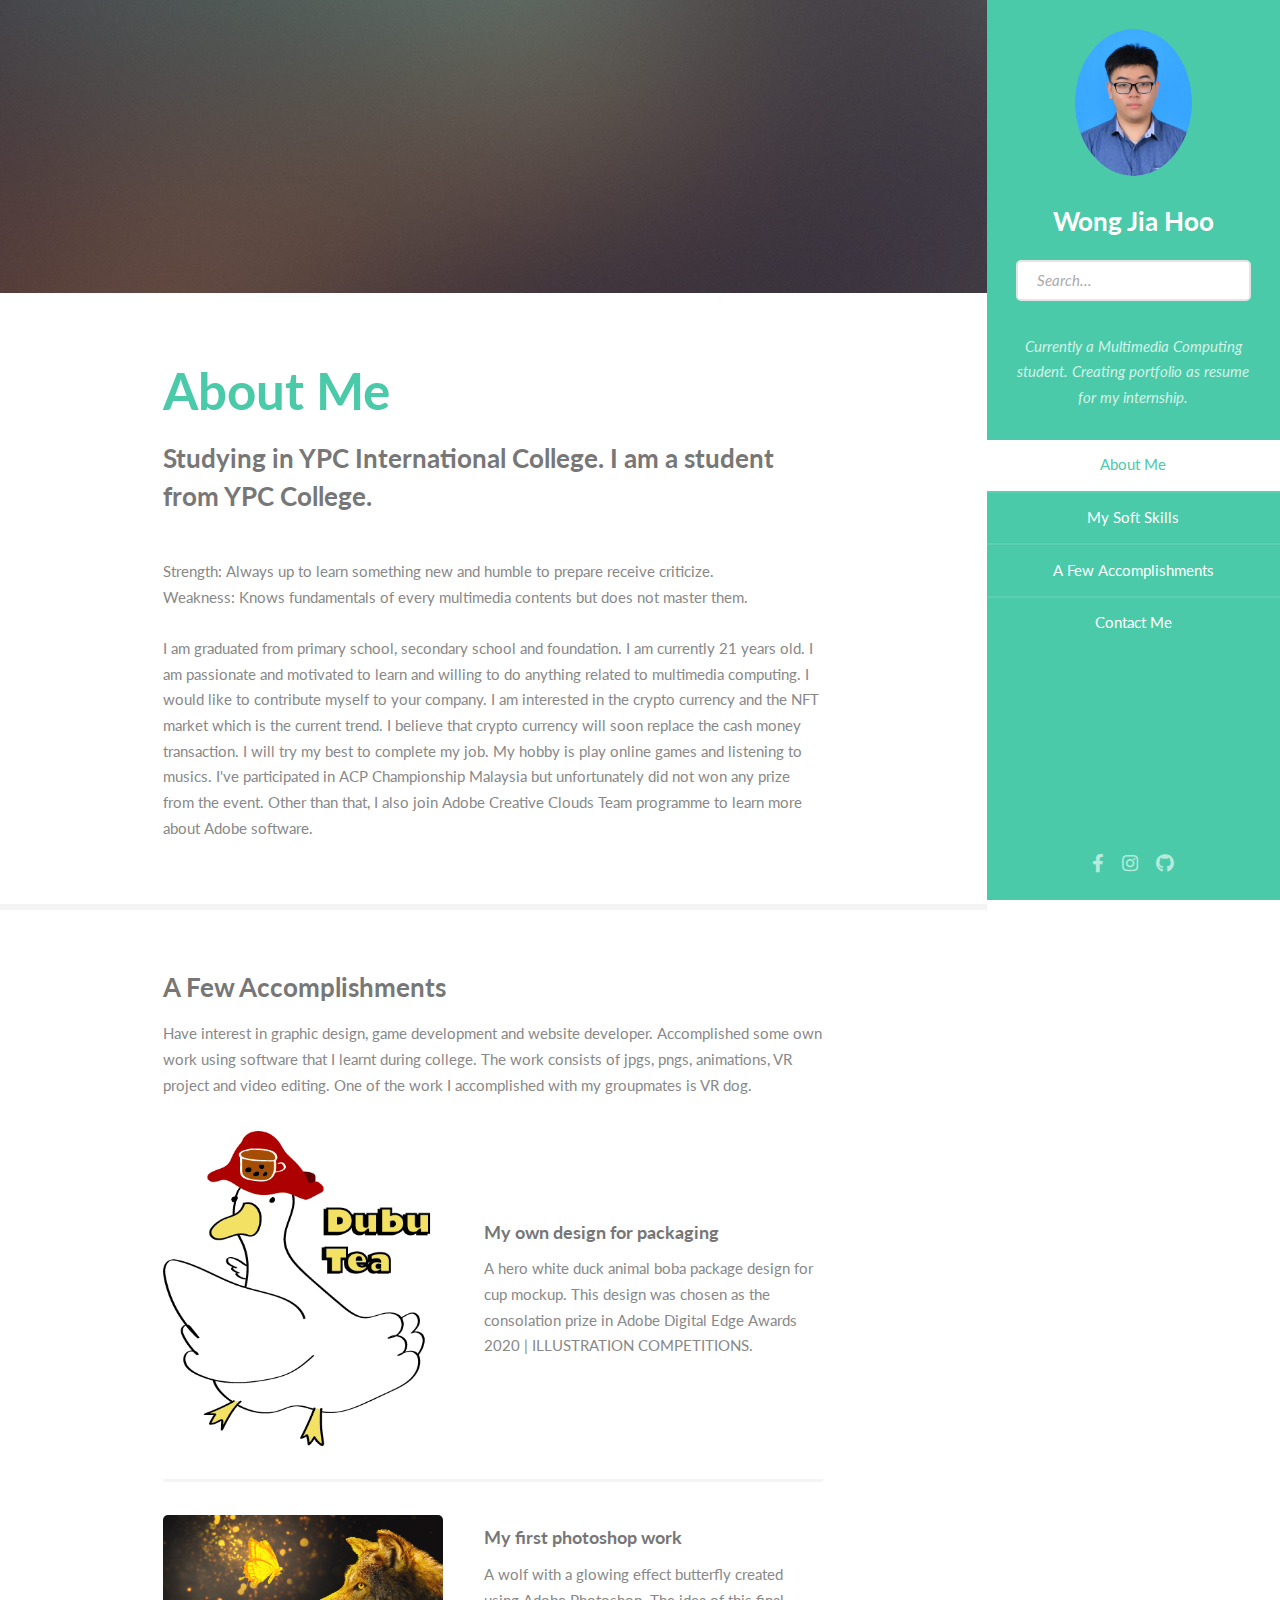
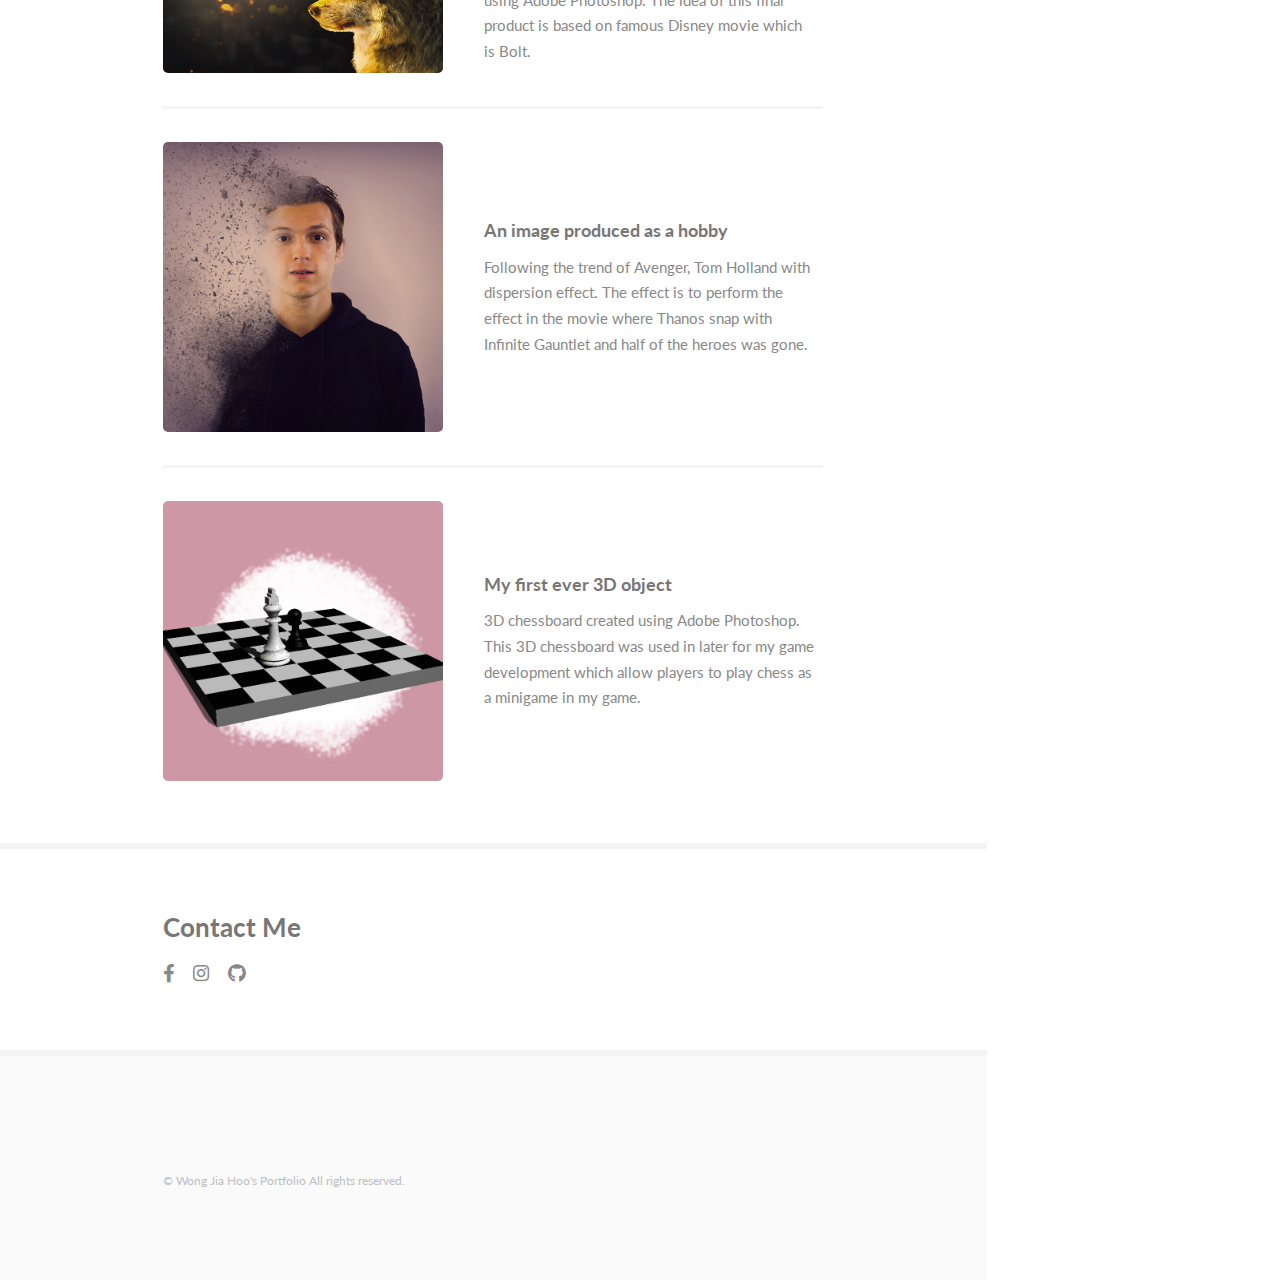
==== index.html @ 80b1505e "Update index.html" ====
<!DOCTYPE HTML>
<html>
	<head>
		<title>Wong Jia Hoo's Profile</title>
		<meta charset="utf-8" />
		<meta name="viewport" content="width=device-width, initial-scale=1, user-scalable=no" />
		<link rel="stylesheet" href="assets/css/main.css" />
		
		<!-- Global site tag (gtag.js) - Google Analytics -->
		<script async src="https://www.googletagmanager.com/gtag/js?id=UA-218105378-1"></script>
		<script>
		  window.dataLayer = window.dataLayer || [];
		  function gtag(){dataLayer.push(arguments);}
		  gtag('js', new Date());

		  gtag('config', 'UA-218105378-1');
		</script>	
		
	</head>
	<body class="is-preload">

		<!-- Header -->
			<section id="header">
				<header>
					<span class="image avatar"><img src="images/ProfPic.JPG" alt="Wong Jia Hoo's Profile Picture" /></span>
					<h1 id="logo"><a href="#one">Wong Jia Hoo</a></h1>
					<br />
					<form action="#"><input type="text" placeholder=" Search..." name="search"></form>
					<p>Currently a Multimedia Computing student.
					Creating portfolio as resume for my internship.</p>
				</header>
				<nav id="nav">
					<ul>
						<li><a href="#one" class="active">About Me</a></li>
						<li><a href="page2.html">My Soft Skills</a></li>
						<li><a href="#three">A Few Accomplishments</a></li>
						<li><a href="#four">Contact Me</a></li>
					</ul>
				</nav>
				<footer>
					<ul class="icons">
						<li><a href="https://www.facebook.com/wong.hoo.3/" class="icon brands fa-facebook-f"><span class="label">Facebook</span></a></li>
						<li><a href="https://www.instagram.com/hoohoo0721/" class="icon brands fa-instagram"><span class="label">Instagram</span></a></li>
						<li><a href="https://github.com/jiahoo0721" class="icon brands fa-github"><span class="label">Github</span></a></li>
					</ul>
				</footer>
			</section>

		<!-- Wrapper -->
			<div id="wrapper">

				<!-- Main -->
					<div id="main">

						<!-- One -->
							<section id="one">
								<div class="image main" data-position="center">
									<img src="images/banner.jpg" alt="Banner Picture" />
								</div>
								<div class="container">
									<header class="major">
										<h2>About Me</h2>
										<p>Studying in YPC International College. I am a student from YPC College. <br />
										</p>
									</header>
									<p>Strength: Always up to learn something new and humble to prepare receive criticize.<br />
									Weakness: Knows fundamentals of every multimedia contents but does not master them. <br /> <br />
									I am graduated from primary school, secondary school and foundation. I am currently 21 years old. I am passionate and motivated to learn and 
									willing to do anything related to multimedia computing. I would like to contribute myself to your company. I am interested in the crypto currency
									and the NFT market which is the current trend. I believe that crypto currency will soon replace the cash money transaction.
									I will try my best to complete my job. My hobby is play online games and listening to musics. I've participated in ACP Championship Malaysia 
									but unfortunately did not won any prize from the event. Other than that, I also join Adobe Creative Clouds Team programme to learn more about
									Adobe software.</p>
								</div>
							</section>

						<!-- Three -->
							<section id="three">
								<div class="container">
									<h3>A Few Accomplishments</h3>
									<p>Have interest in graphic design, game development and website developer. Accomplished some own work using software that I learnt during college. 
									The work consists of jpgs, pngs, animations, VR project and video editing. One of the work I accomplished with my groupmates is VR dog.  </p>
									<div class="features">
										<article>
											<a href="#" class="image"><img src="images/Dubu Tea.png" alt="Dubu Tea" /></a>
											<div class="inner">
												<h4>My own design for packaging</h4>
												<p>A hero white duck animal boba package design for cup mockup. This design was chosen as the consolation prize in Adobe Digital Edge Awards 2020 | ILLUSTRATION COMPETITIONS.</p>
											</div>
										</article>
										<article>
											<a href="#" class="image"><img src="images/work1.jpg" alt="Wolf and butterfly with glowing effect" /></a>
											<div class="inner">
												<h4>My first photoshop work</h4>
												<p>A wolf with a glowing effect butterfly created using Adobe Photoshop. The idea of this final product is based on famous Disney movie which is Bolt.</p>
											</div>
										</article>
										<article>
											<a href="#" class="image"><img src="images/Work 5.jpg" alt="Tom Holland with dispersion effect" /></a>
											<div class="inner">
												<h4>An image produced as a hobby</h4>
												<p>Following the trend of Avenger, Tom Holland with dispersion effect. The effect is to perform the effect in the movie where Thanos snap with Infinite Gauntlet and half of the heroes was gone.</p>
											</div>
										</article>
										<article>
											<a href="#" class="image"><img src="images/3D image1.jpg" alt="Chessboard with chesses" /></a>
											<div class="inner">
												<h4>My first ever 3D object</h4>
												<p>3D chessboard created using Adobe Photoshop. This 3D chessboard was used in later for my game development which allow players to play chess as a minigame in my game.</p>
											</div>
										</article>
									</div>
								</div>
							</section>

						<!-- Four -->
							<section id="four">
								<div class="container">
									<h3>Contact Me</h3>
										<ul class="icons">
											<li><a href="https://www.facebook.com/wong.hoo.3/" class="icon brands fa-facebook-f"><span class="label">Facebook</span></a></li>
											<li><a href="https://www.instagram.com/hoohoo0721/" class="icon brands fa-instagram"><span class="label">Instagram</span></a></li>
											<li><a href="https://github.com/jiahoo0721" class="icon brands fa-github"><span class="label">Github</span></a></li>

								</div>
							</section>

				<!-- Footer -->
					<section id="footer">
						<div class="container">
							<ul class="copyright">
								<li>&copy; Wong Jia Hoo's Portfolio All rights reserved.</li>
							</ul>
						</div>
					</section>

			</div>

		<!-- Scripts -->
			<script src="assets/js/jquery.min.js"></script>
			<script src="assets/js/jquery.scrollex.min.js"></script>
			<script src="assets/js/jquery.scrolly.min.js"></script>
			<script src="assets/js/browser.min.js"></script>
			<script src="assets/js/breakpoints.min.js"></script>
			<script src="assets/js/util.js"></script>
			<script src="assets/js/main.js"></script>

	</body>
</html>
---- assets/css/main.css ----
@import url("fontawesome-all.min.css");
@import url("https://fonts.googleapis.com/css?family=Lato:400,400italic,700,700italic|Source+Code+Pro:400");

/*
	Read Only by HTML5 UP
	html5up.net | @ajlkn
	Free for personal and commercial use under the CCA 3.0 license (html5up.net/license)
*/

html, body, div, span, applet, object,
iframe, h1, h2, h3, h4, h5, h6, p, blockquote,
pre, a, abbr, acronym, address, big, cite,
code, del, dfn, em, img, ins, kbd, q, s, samp,
small, strike, strong, sub, sup, tt, var, b,
u, i, center, dl, dt, dd, ol, ul, li, fieldset,
form, label, legend, table, caption, tbody,
tfoot, thead, tr, th, td, article, aside,
canvas, details, embed, figure, figcaption,
footer, header, hgroup, menu, nav, output, ruby,
section, summary, time, mark, audio, video {
	margin: 0;
	padding: 0;
	border: 0;
	font-size: 100%;
	font: inherit;
	vertical-align: baseline;}

article, aside, details, figcaption, figure,
footer, header, hgroup, menu, nav, section {
	display: block;}

    .search input[type=text]{
        width:300px;
        height:25px;
        border-radius:25px;
        border: none;
    }
          
    .search{
        float:right;
        margin:7px;
    }
          
    .search button{
        background-color: #0074D9;
        color: #f2f2f2;
        float: right;
        padding: 5px 10px;
        margin-right: 16px;
        font-size: 12px;
        border: none;
        cursor: pointer;
    } 
body {
	line-height: 1;
}

ol, ul {
	list-style: none;
}

blockquote, q {
	quotes: none;
}

	blockquote:before, blockquote:after, q:before, q:after {
		content: '';
		content: none;
	}

table {
	border-collapse: collapse;
	border-spacing: 0;
}

body {
	-webkit-text-size-adjust: none;
}

mark {
	background-color: transparent;
	color: inherit;
}

input::-moz-focus-inner {
	border: 0;
	padding: 0;
}

input, select, textarea {
	-moz-appearance: none;
	-webkit-appearance: none;
	-ms-appearance: none;
	appearance: none;
}

/* Basic */

	html {
		box-sizing: border-box;
	}

	*, *:before, *:after {
		box-sizing: inherit;
	}

	body {
		background: #fff;
	}

		body.is-preload *, body.is-preload *:before, body.is-preload *:after {
			-moz-animation: none !important;
			-webkit-animation: none !important;
			-ms-animation: none !important;
			animation: none !important;
			-moz-transition: none !important;
			-webkit-transition: none !important;
			-ms-transition: none !important;
			transition: none !important;
		}

	body, input, select, textarea {
		color: #888;
		font-family: "Lato", sans-serif;
		font-size: 16pt;
		font-weight: 400;
		line-height: 1.75em;
	}

	a {
		-moz-transition: color 0.2s ease-in-out, border-color 0.2s ease-in-out;
		-webkit-transition: color 0.2s ease-in-out, border-color 0.2s ease-in-out;
		-ms-transition: color 0.2s ease-in-out, border-color 0.2s ease-in-out;
		transition: color 0.2s ease-in-out, border-color 0.2s ease-in-out;
		border-bottom: solid 1px #e4e4e4;
		color: inherit;
		text-decoration: none;
	}

		a:hover {
			border-bottom-color: transparent;
			color: #4acaa8 !important;
		}

	strong, b {
		color: #777;
		font-weight: 700;
	}

	em, i {
		font-style: italic;
	}

	p {
		margin: 0 0 2.25em 0;
	}

	h1, h2, h3, h4, h5, h6 {
		color: #777;
		font-weight: 700;
		line-height: 1em;
		margin: 0 0 0.5625em 0;
	}

		h1 a, h2 a, h3 a, h4 a, h5 a, h6 a {
			border: 0;
			color: inherit;
			text-decoration: none;
		}

	h2 {
		font-size: 2em;
		line-height: 1.5em;
	}

	h3 {
		font-size: 1.75em;
		line-height: 1.5em;
	}

	h4 {
		font-size: 1.25em;
		line-height: 1.5em;
	}

	h5 {
		font-size: 0.9em;
		line-height: 1.5em;
	}

	h6 {
		font-size: 0.7em;
		line-height: 1.5em;
	}

	sub {
		font-size: 0.8em;
		position: relative;
		top: 0.5em;
	}

	sup {
		font-size: 0.8em;
		position: relative;
		top: -0.5em;
	}

	hr {
		border: 0;
		border-bottom: solid 2px #f4f4f4;
		margin: 2.25em 0;
	}

		hr.major {
			margin: 3.375em 0;
		}

	blockquote {
		border-left: solid 8px #e4e4e4;
		font-style: italic;
		margin: 0 0 2.25em 0;
		padding: 0.5em 0 0.5em 2em;
	}

	code {
		background: #555;
		border-radius: 5px;
		color: #fff;
		font-family: "Source Code Pro", monospace;
		font-size: 0.9em;
		margin: 0 0.25em;
		padding: 0.25em 0.65em;
	}

	pre {
		font-family: "Source Code Pro", monospace;
		font-size: 0.9em;
		margin: 0 0 2.25em 0;
	}

		pre code {
			-webkit-overflow-scrolling: touch;
			display: block;
			line-height: 1.5em;
			overflow-x: auto;
			padding: 1em 1.5em;
		}

	.align-left {
		text-align: left;
	}

	.align-center {
		text-align: center;
	}

	.align-right {
		text-align: right;
	}

/* Row */

	.row {
		display: flex;
		flex-wrap: wrap;
		box-sizing: border-box;
		align-items: stretch;
	}

		.row > * {
			box-sizing: border-box;
		}

		.row.gtr-uniform > * > :last-child {
			margin-bottom: 0;
		}

		.row.aln-left {
			justify-content: flex-start;
		}

		.row.aln-center {
			justify-content: center;
		}

		.row.aln-right {
			justify-content: flex-end;
		}

		.row.aln-top {
			align-items: flex-start;
		}

		.row.aln-middle {
			align-items: center;
		}

		.row.aln-bottom {
			align-items: flex-end;
		}

		.row > .imp {
			order: -1;
		}

		.row > .col-1 {
			width: 8.33333%;
		}

		.row > .off-1 {
			margin-left: 8.33333%;
		}

		.row > .col-2 {
			width: 16.66667%;
		}

		.row > .off-2 {
			margin-left: 16.66667%;
		}

		.row > .col-3 {
			width: 25%;
		}

		.row > .off-3 {
			margin-left: 25%;
		}

		.row > .col-4 {
			width: 33.33333%;
		}

		.row > .off-4 {
			margin-left: 33.33333%;
		}

		.row > .col-5 {
			width: 41.66667%;
		}

		.row > .off-5 {
			margin-left: 41.66667%;
		}

		.row > .col-6 {
			width: 50%;
		}

		.row > .off-6 {
			margin-left: 50%;
		}

		.row > .col-7 {
			width: 58.33333%;
		}

		.row > .off-7 {
			margin-left: 58.33333%;
		}

		.row > .col-8 {
			width: 66.66667%;
		}

		.row > .off-8 {
			margin-left: 66.66667%;
		}

		.row > .col-9 {
			width: 75%;
		}

		.row > .off-9 {
			margin-left: 75%;
		}

		.row > .col-10 {
			width: 83.33333%;
		}

		.row > .off-10 {
			margin-left: 83.33333%;
		}

		.row > .col-11 {
			width: 91.66667%;
		}

		.row > .off-11 {
			margin-left: 91.66667%;
		}

		.row > .col-12 {
			width: 100%;
		}

		.row > .off-12 {
			margin-left: 100%;
		}

		.row.gtr-0 {
			margin-top: 0;
			margin-left: 0em;
		}

			.row.gtr-0 > * {
				padding: 0 0 0 0em;
			}

			.row.gtr-0.gtr-uniform {
				margin-top: 0em;
			}

				.row.gtr-0.gtr-uniform > * {
					padding-top: 0em;
				}

		.row.gtr-25 {
			margin-top: 0;
			margin-left: -0.5em;
		}

			.row.gtr-25 > * {
				padding: 0 0 0 0.5em;
			}

			.row.gtr-25.gtr-uniform {
				margin-top: -0.5em;
			}

				.row.gtr-25.gtr-uniform > * {
					padding-top: 0.5em;
				}

		.row.gtr-50 {
			margin-top: 0;
			margin-left: -1em;
		}

			.row.gtr-50 > * {
				padding: 0 0 0 1em;
			}

			.row.gtr-50.gtr-uniform {
				margin-top: -1em;
			}

				.row.gtr-50.gtr-uniform > * {
					padding-top: 1em;
				}

		.row {
			margin-top: 0;
			margin-left: -2em;
		}

			.row > * {
				padding: 0 0 0 2em;
			}

			.row.gtr-uniform {
				margin-top: -2em;
			}

				.row.gtr-uniform > * {
					padding-top: 2em;
				}

		.row.gtr-150 {
			margin-top: 0;
			margin-left: -3em;
		}

			.row.gtr-150 > * {
				padding: 0 0 0 3em;
			}

			.row.gtr-150.gtr-uniform {
				margin-top: -3em;
			}

				.row.gtr-150.gtr-uniform > * {
					padding-top: 3em;
				}

		.row.gtr-200 {
			margin-top: 0;
			margin-left: -4em;
		}

			.row.gtr-200 > * {
				padding: 0 0 0 4em;
			}

			.row.gtr-200.gtr-uniform {
				margin-top: -4em;
			}

				.row.gtr-200.gtr-uniform > * {
					padding-top: 4em;
				}

		@media screen and (max-width: 1680px) {

			.row {
				display: flex;
				flex-wrap: wrap;
				box-sizing: border-box;
				align-items: stretch;
			}

				.row > * {
					box-sizing: border-box;
				}

				.row.gtr-uniform > * > :last-child {
					margin-bottom: 0;
				}

				.row.aln-left {
					justify-content: flex-start;
				}

				.row.aln-center {
					justify-content: center;
				}

				.row.aln-right {
					justify-content: flex-end;
				}

				.row.aln-top {
					align-items: flex-start;
				}

				.row.aln-middle {
					align-items: center;
				}

				.row.aln-bottom {
					align-items: flex-end;
				}

				.row > .imp-xlarge {
					order: -1;
				}

				.row > .col-1-xlarge {
					width: 8.33333%;
				}

				.row > .off-1-xlarge {
					margin-left: 8.33333%;
				}

				.row > .col-2-xlarge {
					width: 16.66667%;
				}

				.row > .off-2-xlarge {
					margin-left: 16.66667%;
				}

				.row > .col-3-xlarge {
					width: 25%;
				}

				.row > .off-3-xlarge {
					margin-left: 25%;
				}

				.row > .col-4-xlarge {
					width: 33.33333%;
				}

				.row > .off-4-xlarge {
					margin-left: 33.33333%;
				}

				.row > .col-5-xlarge {
					width: 41.66667%;
				}

				.row > .off-5-xlarge {
					margin-left: 41.66667%;
				}

				.row > .col-6-xlarge {
					width: 50%;
				}

				.row > .off-6-xlarge {
					margin-left: 50%;
				}

				.row > .col-7-xlarge {
					width: 58.33333%;
				}

				.row > .off-7-xlarge {
					margin-left: 58.33333%;
				}

				.row > .col-8-xlarge {
					width: 66.66667%;
				}

				.row > .off-8-xlarge {
					margin-left: 66.66667%;
				}

				.row > .col-9-xlarge {
					width: 75%;
				}

				.row > .off-9-xlarge {
					margin-left: 75%;
				}

				.row > .col-10-xlarge {
					width: 83.33333%;
				}

				.row > .off-10-xlarge {
					margin-left: 83.33333%;
				}

				.row > .col-11-xlarge {
					width: 91.66667%;
				}

				.row > .off-11-xlarge {
					margin-left: 91.66667%;
				}

				.row > .col-12-xlarge {
					width: 100%;
				}

				.row > .off-12-xlarge {
					margin-left: 100%;
				}

				.row.gtr-0 {
					margin-top: 0;
					margin-left: 0em;
				}

					.row.gtr-0 > * {
						padding: 0 0 0 0em;
					}

					.row.gtr-0.gtr-uniform {
						margin-top: 0em;
					}

						.row.gtr-0.gtr-uniform > * {
							padding-top: 0em;
						}

				.row.gtr-25 {
					margin-top: 0;
					margin-left: -0.5em;
				}

					.row.gtr-25 > * {
						padding: 0 0 0 0.5em;
					}

					.row.gtr-25.gtr-uniform {
						margin-top: -0.5em;
					}

						.row.gtr-25.gtr-uniform > * {
							padding-top: 0.5em;
						}

				.row.gtr-50 {
					margin-top: 0;
					margin-left: -1em;
				}

					.row.gtr-50 > * {
						padding: 0 0 0 1em;
					}

					.row.gtr-50.gtr-uniform {
						margin-top: -1em;
					}

						.row.gtr-50.gtr-uniform > * {
							padding-top: 1em;
						}

				.row {
					margin-top: 0;
					margin-left: -2em;
				}

					.row > * {
						padding: 0 0 0 2em;
					}

					.row.gtr-uniform {
						margin-top: -2em;
					}

						.row.gtr-uniform > * {
							padding-top: 2em;
						}

				.row.gtr-150 {
					margin-top: 0;
					margin-left: -3em;
				}

					.row.gtr-150 > * {
						padding: 0 0 0 3em;
					}

					.row.gtr-150.gtr-uniform {
						margin-top: -3em;
					}

						.row.gtr-150.gtr-uniform > * {
							padding-top: 3em;
						}

				.row.gtr-200 {
					margin-top: 0;
					margin-left: -4em;
				}

					.row.gtr-200 > * {
						padding: 0 0 0 4em;
					}

					.row.gtr-200.gtr-uniform {
						margin-top: -4em;
					}

						.row.gtr-200.gtr-uniform > * {
							padding-top: 4em;
						}

		}

		@media screen and (max-width: 1280px) {

			.row {
				display: flex;
				flex-wrap: wrap;
				box-sizing: border-box;
				align-items: stretch;
			}

				.row > * {
					box-sizing: border-box;
				}

				.row.gtr-uniform > * > :last-child {
					margin-bottom: 0;
				}

				.row.aln-left {
					justify-content: flex-start;
				}

				.row.aln-center {
					justify-content: center;
				}

				.row.aln-right {
					justify-content: flex-end;
				}

				.row.aln-top {
					align-items: flex-start;
				}

				.row.aln-middle {
					align-items: center;
				}

				.row.aln-bottom {
					align-items: flex-end;
				}

				.row > .imp-large {
					order: -1;
				}

				.row > .col-1-large {
					width: 8.33333%;
				}

				.row > .off-1-large {
					margin-left: 8.33333%;
				}

				.row > .col-2-large {
					width: 16.66667%;
				}

				.row > .off-2-large {
					margin-left: 16.66667%;
				}

				.row > .col-3-large {
					width: 25%;
				}

				.row > .off-3-large {
					margin-left: 25%;
				}

				.row > .col-4-large {
					width: 33.33333%;
				}

				.row > .off-4-large {
					margin-left: 33.33333%;
				}

				.row > .col-5-large {
					width: 41.66667%;
				}

				.row > .off-5-large {
					margin-left: 41.66667%;
				}

				.row > .col-6-large {
					width: 50%;
				}

				.row > .off-6-large {
					margin-left: 50%;
				}

				.row > .col-7-large {
					width: 58.33333%;
				}

				.row > .off-7-large {
					margin-left: 58.33333%;
				}

				.row > .col-8-large {
					width: 66.66667%;
				}

				.row > .off-8-large {
					margin-left: 66.66667%;
				}

				.row > .col-9-large {
					width: 75%;
				}

				.row > .off-9-large {
					margin-left: 75%;
				}

				.row > .col-10-large {
					width: 83.33333%;
				}

				.row > .off-10-large {
					margin-left: 83.33333%;
				}

				.row > .col-11-large {
					width: 91.66667%;
				}

				.row > .off-11-large {
					margin-left: 91.66667%;
				}

				.row > .col-12-large {
					width: 100%;
				}

				.row > .off-12-large {
					margin-left: 100%;
				}

				.row.gtr-0 {
					margin-top: 0;
					margin-left: 0em;
				}

					.row.gtr-0 > * {
						padding: 0 0 0 0em;
					}

					.row.gtr-0.gtr-uniform {
						margin-top: 0em;
					}

						.row.gtr-0.gtr-uniform > * {
							padding-top: 0em;
						}

				.row.gtr-25 {
					margin-top: 0;
					margin-left: -0.375em;
				}

					.row.gtr-25 > * {
						padding: 0 0 0 0.375em;
					}

					.row.gtr-25.gtr-uniform {
						margin-top: -0.375em;
					}

						.row.gtr-25.gtr-uniform > * {
							padding-top: 0.375em;
						}

				.row.gtr-50 {
					margin-top: 0;
					margin-left: -0.75em;
				}

					.row.gtr-50 > * {
						padding: 0 0 0 0.75em;
					}

					.row.gtr-50.gtr-uniform {
						margin-top: -0.75em;
					}

						.row.gtr-50.gtr-uniform > * {
							padding-top: 0.75em;
						}

				.row {
					margin-top: 0;
					margin-left: -1.5em;
				}

					.row > * {
						padding: 0 0 0 1.5em;
					}

					.row.gtr-uniform {
						margin-top: -1.5em;
					}

						.row.gtr-uniform > * {
							padding-top: 1.5em;
						}

				.row.gtr-150 {
					margin-top: 0;
					margin-left: -2.25em;
				}

					.row.gtr-150 > * {
						padding: 0 0 0 2.25em;
					}

					.row.gtr-150.gtr-uniform {
						margin-top: -2.25em;
					}

						.row.gtr-150.gtr-uniform > * {
							padding-top: 2.25em;
						}

				.row.gtr-200 {
					margin-top: 0;
					margin-left: -3em;
				}

					.row.gtr-200 > * {
						padding: 0 0 0 3em;
					}

					.row.gtr-200.gtr-uniform {
						margin-top: -3em;
					}

						.row.gtr-200.gtr-uniform > * {
							padding-top: 3em;
						}

		}

		@media screen and (max-width: 1024px) {

			.row {
				display: flex;
				flex-wrap: wrap;
				box-sizing: border-box;
				align-items: stretch;
			}

				.row > * {
					box-sizing: border-box;
				}

				.row.gtr-uniform > * > :last-child {
					margin-bottom: 0;
				}

				.row.aln-left {
					justify-content: flex-start;
				}

				.row.aln-center {
					justify-content: center;
				}

				.row.aln-right {
					justify-content: flex-end;
				}

				.row.aln-top {
					align-items: flex-start;
				}

				.row.aln-middle {
					align-items: center;
				}

				.row.aln-bottom {
					align-items: flex-end;
				}

				.row > .imp-medium {
					order: -1;
				}

				.row > .col-1-medium {
					width: 8.33333%;
				}

				.row > .off-1-medium {
					margin-left: 8.33333%;
				}

				.row > .col-2-medium {
					width: 16.66667%;
				}

				.row > .off-2-medium {
					margin-left: 16.66667%;
				}

				.row > .col-3-medium {
					width: 25%;
				}

				.row > .off-3-medium {
					margin-left: 25%;
				}

				.row > .col-4-medium {
					width: 33.33333%;
				}

				.row > .off-4-medium {
					margin-left: 33.33333%;
				}

				.row > .col-5-medium {
					width: 41.66667%;
				}

				.row > .off-5-medium {
					margin-left: 41.66667%;
				}

				.row > .col-6-medium {
					width: 50%;
				}

				.row > .off-6-medium {
					margin-left: 50%;
				}

				.row > .col-7-medium {
					width: 58.33333%;
				}

				.row > .off-7-medium {
					margin-left: 58.33333%;
				}

				.row > .col-8-medium {
					width: 66.66667%;
				}

				.row > .off-8-medium {
					margin-left: 66.66667%;
				}

				.row > .col-9-medium {
					width: 75%;
				}

				.row > .off-9-medium {
					margin-left: 75%;
				}

				.row > .col-10-medium {
					width: 83.33333%;
				}

				.row > .off-10-medium {
					margin-left: 83.33333%;
				}

				.row > .col-11-medium {
					width: 91.66667%;
				}

				.row > .off-11-medium {
					margin-left: 91.66667%;
				}

				.row > .col-12-medium {
					width: 100%;
				}

				.row > .off-12-medium {
					margin-left: 100%;
				}

				.row.gtr-0 {
					margin-top: 0;
					margin-left: 0em;
				}

					.row.gtr-0 > * {
						padding: 0 0 0 0em;
					}

					.row.gtr-0.gtr-uniform {
						margin-top: 0em;
					}

						.row.gtr-0.gtr-uniform > * {
							padding-top: 0em;
						}

				.row.gtr-25 {
					margin-top: 0;
					margin-left: -0.375em;
				}

					.row.gtr-25 > * {
						padding: 0 0 0 0.375em;
					}

					.row.gtr-25.gtr-uniform {
						margin-top: -0.375em;
					}

						.row.gtr-25.gtr-uniform > * {
							padding-top: 0.375em;
						}

				.row.gtr-50 {
					margin-top: 0;
					margin-left: -0.75em;
				}

					.row.gtr-50 > * {
						padding: 0 0 0 0.75em;
					}

					.row.gtr-50.gtr-uniform {
						margin-top: -0.75em;
					}

						.row.gtr-50.gtr-uniform > * {
							padding-top: 0.75em;
						}

				.row {
					margin-top: 0;
					margin-left: -1.5em;
				}

					.row > * {
						padding: 0 0 0 1.5em;
					}

					.row.gtr-uniform {
						margin-top: -1.5em;
					}

						.row.gtr-uniform > * {
							padding-top: 1.5em;
						}

				.row.gtr-150 {
					margin-top: 0;
					margin-left: -2.25em;
				}

					.row.gtr-150 > * {
						padding: 0 0 0 2.25em;
					}

					.row.gtr-150.gtr-uniform {
						margin-top: -2.25em;
					}

						.row.gtr-150.gtr-uniform > * {
							padding-top: 2.25em;
						}

				.row.gtr-200 {
					margin-top: 0;
					margin-left: -3em;
				}

					.row.gtr-200 > * {
						padding: 0 0 0 3em;
					}

					.row.gtr-200.gtr-uniform {
						margin-top: -3em;
					}

						.row.gtr-200.gtr-uniform > * {
							padding-top: 3em;
						}

		}

		@media screen and (max-width: 736px) {

			.row {
				display: flex;
				flex-wrap: wrap;
				box-sizing: border-box;
				align-items: stretch;
			}

				.row > * {
					box-sizing: border-box;
				}

				.row.gtr-uniform > * > :last-child {
					margin-bottom: 0;
				}

				.row.aln-left {
					justify-content: flex-start;
				}

				.row.aln-center {
					justify-content: center;
				}

				.row.aln-right {
					justify-content: flex-end;
				}

				.row.aln-top {
					align-items: flex-start;
				}

				.row.aln-middle {
					align-items: center;
				}

				.row.aln-bottom {
					align-items: flex-end;
				}

				.row > .imp-small {
					order: -1;
				}

				.row > .col-1-small {
					width: 8.33333%;
				}

				.row > .off-1-small {
					margin-left: 8.33333%;
				}

				.row > .col-2-small {
					width: 16.66667%;
				}

				.row > .off-2-small {
					margin-left: 16.66667%;
				}

				.row > .col-3-small {
					width: 25%;
				}

				.row > .off-3-small {
					margin-left: 25%;
				}

				.row > .col-4-small {
					width: 33.33333%;
				}

				.row > .off-4-small {
					margin-left: 33.33333%;
				}

				.row > .col-5-small {
					width: 41.66667%;
				}

				.row > .off-5-small {
					margin-left: 41.66667%;
				}

				.row > .col-6-small {
					width: 50%;
				}

				.row > .off-6-small {
					margin-left: 50%;
				}

				.row > .col-7-small {
					width: 58.33333%;
				}

				.row > .off-7-small {
					margin-left: 58.33333%;
				}

				.row > .col-8-small {
					width: 66.66667%;
				}

				.row > .off-8-small {
					margin-left: 66.66667%;
				}

				.row > .col-9-small {
					width: 75%;
				}

				.row > .off-9-small {
					margin-left: 75%;
				}

				.row > .col-10-small {
					width: 83.33333%;
				}

				.row > .off-10-small {
					margin-left: 83.33333%;
				}

				.row > .col-11-small {
					width: 91.66667%;
				}

				.row > .off-11-small {
					margin-left: 91.66667%;
				}

				.row > .col-12-small {
					width: 100%;
				}

				.row > .off-12-small {
					margin-left: 100%;
				}

				.row.gtr-0 {
					margin-top: 0;
					margin-left: 0em;
				}

					.row.gtr-0 > * {
						padding: 0 0 0 0em;
					}

					.row.gtr-0.gtr-uniform {
						margin-top: 0em;
					}

						.row.gtr-0.gtr-uniform > * {
							padding-top: 0em;
						}

				.row.gtr-25 {
					margin-top: 0;
					margin-left: -0.3125em;
				}

					.row.gtr-25 > * {
						padding: 0 0 0 0.3125em;
					}

					.row.gtr-25.gtr-uniform {
						margin-top: -0.3125em;
					}

						.row.gtr-25.gtr-uniform > * {
							padding-top: 0.3125em;
						}

				.row.gtr-50 {
					margin-top: 0;
					margin-left: -0.625em;
				}

					.row.gtr-50 > * {
						padding: 0 0 0 0.625em;
					}

					.row.gtr-50.gtr-uniform {
						margin-top: -0.625em;
					}

						.row.gtr-50.gtr-uniform > * {
							padding-top: 0.625em;
						}

				.row {
					margin-top: 0;
					margin-left: -1.25em;
				}

					.row > * {
						padding: 0 0 0 1.25em;
					}

					.row.gtr-uniform {
						margin-top: -1.25em;
					}

						.row.gtr-uniform > * {
							padding-top: 1.25em;
						}

				.row.gtr-150 {
					margin-top: 0;
					margin-left: -1.875em;
				}

					.row.gtr-150 > * {
						padding: 0 0 0 1.875em;
					}

					.row.gtr-150.gtr-uniform {
						margin-top: -1.875em;
					}

						.row.gtr-150.gtr-uniform > * {
							padding-top: 1.875em;
						}

				.row.gtr-200 {
					margin-top: 0;
					margin-left: -2.5em;
				}

					.row.gtr-200 > * {
						padding: 0 0 0 2.5em;
					}

					.row.gtr-200.gtr-uniform {
						margin-top: -2.5em;
					}

						.row.gtr-200.gtr-uniform > * {
							padding-top: 2.5em;
						}

		}

		@media screen and (max-width: 480px) {

			.row {
				display: flex;
				flex-wrap: wrap;
				box-sizing: border-box;
				align-items: stretch;
			}

				.row > * {
					box-sizing: border-box;
				}

				.row.gtr-uniform > * > :last-child {
					margin-bottom: 0;
				}

				.row.aln-left {
					justify-content: flex-start;
				}

				.row.aln-center {
					justify-content: center;
				}

				.row.aln-right {
					justify-content: flex-end;
				}

				.row.aln-top {
					align-items: flex-start;
				}

				.row.aln-middle {
					align-items: center;
				}

				.row.aln-bottom {
					align-items: flex-end;
				}

				.row > .imp-xsmall {
					order: -1;
				}

				.row > .col-1-xsmall {
					width: 8.33333%;
				}

				.row > .off-1-xsmall {
					margin-left: 8.33333%;
				}

				.row > .col-2-xsmall {
					width: 16.66667%;
				}

				.row > .off-2-xsmall {
					margin-left: 16.66667%;
				}

				.row > .col-3-xsmall {
					width: 25%;
				}

				.row > .off-3-xsmall {
					margin-left: 25%;
				}

				.row > .col-4-xsmall {
					width: 33.33333%;
				}

				.row > .off-4-xsmall {
					margin-left: 33.33333%;
				}

				.row > .col-5-xsmall {
					width: 41.66667%;
				}

				.row > .off-5-xsmall {
					margin-left: 41.66667%;
				}

				.row > .col-6-xsmall {
					width: 50%;
				}

				.row > .off-6-xsmall {
					margin-left: 50%;
				}

				.row > .col-7-xsmall {
					width: 58.33333%;
				}

				.row > .off-7-xsmall {
					margin-left: 58.33333%;
				}

				.row > .col-8-xsmall {
					width: 66.66667%;
				}

				.row > .off-8-xsmall {
					margin-left: 66.66667%;
				}

				.row > .col-9-xsmall {
					width: 75%;
				}

				.row > .off-9-xsmall {
					margin-left: 75%;
				}

				.row > .col-10-xsmall {
					width: 83.33333%;
				}

				.row > .off-10-xsmall {
					margin-left: 83.33333%;
				}

				.row > .col-11-xsmall {
					width: 91.66667%;
				}

				.row > .off-11-xsmall {
					margin-left: 91.66667%;
				}

				.row > .col-12-xsmall {
					width: 100%;
				}

				.row > .off-12-xsmall {
					margin-left: 100%;
				}

				.row.gtr-0 {
					margin-top: 0;
					margin-left: 0em;
				}

					.row.gtr-0 > * {
						padding: 0 0 0 0em;
					}

					.row.gtr-0.gtr-uniform {
						margin-top: 0em;
					}

						.row.gtr-0.gtr-uniform > * {
							padding-top: 0em;
						}

				.row.gtr-25 {
					margin-top: 0;
					margin-left: -0.3125em;
				}

					.row.gtr-25 > * {
						padding: 0 0 0 0.3125em;
					}

					.row.gtr-25.gtr-uniform {
						margin-top: -0.3125em;
					}

						.row.gtr-25.gtr-uniform > * {
							padding-top: 0.3125em;
						}

				.row.gtr-50 {
					margin-top: 0;
					margin-left: -0.625em;
				}

					.row.gtr-50 > * {
						padding: 0 0 0 0.625em;
					}

					.row.gtr-50.gtr-uniform {
						margin-top: -0.625em;
					}

						.row.gtr-50.gtr-uniform > * {
							padding-top: 0.625em;
						}

				.row {
					margin-top: 0;
					margin-left: -1.25em;
				}

					.row > * {
						padding: 0 0 0 1.25em;
					}

					.row.gtr-uniform {
						margin-top: -1.25em;
					}

						.row.gtr-uniform > * {
							padding-top: 1.25em;
						}

				.row.gtr-150 {
					margin-top: 0;
					margin-left: -1.875em;
				}

					.row.gtr-150 > * {
						padding: 0 0 0 1.875em;
					}

					.row.gtr-150.gtr-uniform {
						margin-top: -1.875em;
					}

						.row.gtr-150.gtr-uniform > * {
							padding-top: 1.875em;
						}

				.row.gtr-200 {
					margin-top: 0;
					margin-left: -2.5em;
				}

					.row.gtr-200 > * {
						padding: 0 0 0 2.5em;
					}

					.row.gtr-200.gtr-uniform {
						margin-top: -2.5em;
					}

						.row.gtr-200.gtr-uniform > * {
							padding-top: 2.5em;
						}

		}

/* Container */

	.container {
		margin: 0 auto;
		max-width: calc(100% - 4.5em);
		width: 45em;
	}

		.container.xsmall {
			width: 11.25em;
		}

		.container.small {
			width: 22.5em;
		}

		.container.medium {
			width: 33.75em;
		}

		.container.large {
			width: 56.25em;
		}

		.container.xlarge {
			width: 67.5em;
		}

		.container.max {
			width: 100%;
		}

		@media screen and (max-width: 1024px) {

			.container {
				width: 100% !important;
			}

		}

		@media screen and (max-width: 480px) {

			.container {
				max-width: calc(100% - 3.375em);
			}

		}

/* Section/Article */

	section.special, article.special {
		text-align: center;
	}

	header p {
		color: #aaa;
		position: relative;
		margin: 0 0 1.6875em 0;
	}

	header h2 + p {
		font-size: 1.25em;
		margin-top: -0.5em;
		line-height: 1.5em;
	}

	header h3 + p {
		font-size: 1.1em;
		margin-top: -0.35em;
		line-height: 1.5em;
	}

	header h4 + p,
	header h5 + p,
	header h6 + p {
		font-size: 0.9em;
		margin-top: -0.25em;
		line-height: 1.5em;
	}

	header.major h2 {
		color: #4acaa8;
		font-size: 3.5em;
	}

		header.major h2 + p {
			color: #777;
			font-size: 1.75em;
			font-weight: 700;
			margin-top: -0.75em;
		}

/* Form */

	form {
		margin: 0 0 2.25em 0;
	}

	label {
		color: #777;
		display: block;
		font-size: 0.9em;
		font-weight: 700;
		margin: 0 0 1.125em 0;
	}

	input::-moz-focus-inner {
		border: 0;
		padding: 0;
	}

	input[type="text"],
	input[type="password"],
	input[type="email"],
	select,
	textarea {
		-moz-appearance: none;
		-webkit-appearance: none;
		-ms-appearance: none;
		appearance: none;
		border-radius: 5px;
		border: none;
		border: solid 2px #e4e4e4;
		color: inherit;
		display: block;
		outline: 0;
		padding: 0 1em;
		text-decoration: none;
		width: 100%;
	}

		input[type="text"]:invalid,
		input[type="password"]:invalid,
		input[type="email"]:invalid,
		select:invalid,
		textarea:invalid {
			box-shadow: none;
		}

		input[type="text"]:focus,
		input[type="password"]:focus,
		input[type="email"]:focus,
		select:focus,
		textarea:focus {
			border-color: #4acaa8;
		}

	select {
		background-image: url("data:image/svg+xml;charset=utf8,%3Csvg xmlns='http://www.w3.org/2000/svg' width='40' height='40' preserveAspectRatio='none' viewBox='0 0 40 40'%3E%3Cpath d='M9.4,12.3l10.4,10.4l10.4-10.4c0.2-0.2,0.5-0.4,0.9-0.4c0.3,0,0.6,0.1,0.9,0.4l3.3,3.3c0.2,0.2,0.4,0.5,0.4,0.9 c0,0.4-0.1,0.6-0.4,0.9L20.7,31.9c-0.2,0.2-0.5,0.4-0.9,0.4c-0.3,0-0.6-0.1-0.9-0.4L4.3,17.3c-0.2-0.2-0.4-0.5-0.4-0.9 c0-0.4,0.1-0.6,0.4-0.9l3.3-3.3c0.2-0.2,0.5-0.4,0.9-0.4S9.1,12.1,9.4,12.3z' fill='%23e4e4e4' /%3E%3C/svg%3E");
		background-size: 1.25em;
		background-repeat: no-repeat;
		background-position: calc(100% - 1em) center;
		height: 2.75em;
		padding-right: 2.75em;
		text-overflow: ellipsis;
	}

		select option {
			color: #777;
			background: #fff;
		}

		select:focus::-ms-value {
			background-color: transparent;
		}

		select::-ms-expand {
			display: none;
		}

	input[type="text"],
	input[type="password"],
	input[type="email"],
	select {
		height: 2.75em;
	}

	textarea {
		padding: 0.75em 1em;
	}

	input[type="checkbox"],
	input[type="radio"] {
		-moz-appearance: none;
		-webkit-appearance: none;
		-ms-appearance: none;
		appearance: none;
		display: block;
		float: left;
		margin-right: -2em;
		opacity: 0;
		width: 1em;
		z-index: -1;
	}

		input[type="checkbox"] + label,
		input[type="radio"] + label {
			text-decoration: none;
			color: #888;
			cursor: pointer;
			display: inline-block;
			font-size: 1em;
			font-weight: 400;
			padding-left: 2.4em;
			padding-right: 0.75em;
			position: relative;
		}

			input[type="checkbox"] + label:before,
			input[type="radio"] + label:before {
				-moz-osx-font-smoothing: grayscale;
				-webkit-font-smoothing: antialiased;
				display: inline-block;
				font-style: normal;
				font-variant: normal;
				text-rendering: auto;
				line-height: 1;
				text-transform: none !important;
				font-family: 'Font Awesome 5 Free';
				font-weight: 900;
			}

			input[type="checkbox"] + label:before,
			input[type="radio"] + label:before {
				background: #fafafa;
				border-radius: 5px;
				border: solid 2px #e4e4e4;
				content: '';
				display: inline-block;
				font-size: 0.8em;
				height: 2.0625em;
				left: 0;
				line-height: 2.0625em;
				position: absolute;
				text-align: center;
				top: 0;
				width: 2.0625em;
			}

		input[type="checkbox"]:checked + label:before,
		input[type="radio"]:checked + label:before {
			background: #989898;
			border-color: #989898;
			color: #ffffff;
			content: '\f00c';
		}

		input[type="checkbox"]:focus + label:before,
		input[type="radio"]:focus + label:before {
			border-color: #4acaa8;
		}

	input[type="checkbox"] + label:before {
		border-radius: 5px;
	}

	input[type="radio"] + label:before {
		border-radius: 100%;
	}

	::-webkit-input-placeholder {
		color: #aaa !important;
		font-style: italic;
		opacity: 1.0;
	}

	:-moz-placeholder {
		color: #aaa !important;
		font-style: italic;
		opacity: 1.0;
	}

	::-moz-placeholder {
		color: #aaa !important;
		font-style: italic;
		opacity: 1.0;
	}

	:-ms-input-placeholder {
		color: #aaa !important;
		font-style: italic;
		opacity: 1.0;
	}

/* Box */

	.box {
		border-radius: 5px;
		border: solid 2px #e4e4e4;
		margin-bottom: 2.25em;
		padding: 1.5em;
	}

		.box > :last-child,
		.box > :last-child > :last-child,
		.box > :last-child > :last-child > :last-child {
			margin-bottom: 0;
		}

		.box.alt {
			border: 0;
			border-radius: 0;
			padding: 0;
		}

/* Icon */

	.icon {
		text-decoration: none;
		border-bottom: none;
		position: relative;
	}

		.icon:before {
			-moz-osx-font-smoothing: grayscale;
			-webkit-font-smoothing: antialiased;
			display: inline-block;
			font-style: normal;
			font-variant: normal;
			text-rendering: auto;
			line-height: 1;
			text-transform: none !important;
			font-family: 'Font Awesome 5 Free';
			font-weight: 400;
		}

		.icon > .label {
			display: none;
		}

		.icon:before {
			line-height: inherit;
		}

		.icon.solid:before {
			font-weight: 900;
		}

		.icon.brands:before {
			font-family: 'Font Awesome 5 Brands';
		}

/* Image */

	.image {
		border-radius: 5px;
		border: 0;
		display: inline-block;
		position: relative;
	}

		.image[data-position] img {
			-moz-object-fit: cover;
			-webkit-object-fit: cover;
			-ms-object-fit: cover;
			object-fit: cover;
			display: block;
			position: absolute;
			top: 0;
			left: 0;
			width: 100%;
			height: 100%;
		}

		.image[data-position="top left"] img {
			-moz-object-position: top left;
			-webkit-object-position: top left;
			-ms-object-position: top left;
			object-position: top left;
		}

		.image[data-position="top"] img {
			-moz-object-position: top;
			-webkit-object-position: top;
			-ms-object-position: top;
			object-position: top;
		}

		.image[data-position="top right"] img {
			-moz-object-position: top right;
			-webkit-object-position: top right;
			-ms-object-position: top right;
			object-position: top right;
		}

		.image[data-position="right"] img {
			-moz-object-position: right;
			-webkit-object-position: right;
			-ms-object-position: right;
			object-position: right;
		}

		.image[data-position="bottom right"] img {
			-moz-object-position: bottom right;
			-webkit-object-position: bottom right;
			-ms-object-position: bottom right;
			object-position: bottom right;
		}

		.image[data-position="bottom"] img {
			-moz-object-position: bottom;
			-webkit-object-position: bottom;
			-ms-object-position: bottom;
			object-position: bottom;
		}

		.image[data-position="bottom left"] img {
			-moz-object-position: bottom left;
			-webkit-object-position: bottom left;
			-ms-object-position: bottom left;
			object-position: bottom left;
		}

		.image[data-position="left"] img {
			-moz-object-position: left;
			-webkit-object-position: left;
			-ms-object-position: left;
			object-position: left;
		}

		.image[data-position="center"] img {
			-moz-object-position: center;
			-webkit-object-position: center;
			-ms-object-position: center;
			object-position: center;
		}

		.image[data-position="25% 25%"] img {
			-moz-object-position: 25% 25%;
			-webkit-object-position: 25% 25%;
			-ms-object-position: 25% 25%;
			object-position: 25% 25%;
		}

		.image[data-position="75% 25%"] img {
			-moz-object-position: 75% 25%;
			-webkit-object-position: 75% 25%;
			-ms-object-position: 75% 25%;
			object-position: 75% 25%;
		}

		.image[data-position="75% 75%"] img {
			-moz-object-position: 75% 75%;
			-webkit-object-position: 75% 75%;
			-ms-object-position: 75% 75%;
			object-position: 75% 75%;
		}

		.image[data-position="25% 75%"] img {
			-moz-object-position: 25% 75%;
			-webkit-object-position: 25% 75%;
			-ms-object-position: 25% 75%;
			object-position: 25% 75%;
		}

		.image img {
			border-radius: 5px;
			display: block;
		}

		.image.left {
			float: left;
			margin: 0 2.5em 2em 0;
			top: 0.25em;
		}

		.image.right {
			float: right;
			margin: 0 0 2em 2.5em;
			top: 0.25em;
		}

		.image.fit {
			display: block;
			margin: 0 0 2.25em 0;
			width: 100%;
		}

			.image.fit img {
				display: block;
				width: 100%;
			}

		.image.avatar {
			border-radius: 100%;
			overflow: hidden;
		}

			.image.avatar img {
				border-radius: 100%;
				display: block;
				width: 100%;
			}

		.image.main {
			display: block;
			height: 20em;
			border-radius: 0;
		}

			.image.main img {
				border-radius: 0;
			}

/* List */

	ol {
		list-style: decimal;
		margin: 0 0 2.25em 0;
		padding-left: 1.25em;
	}

		ol li {
			padding-left: 0.25em;
		}

	ul {
		list-style: disc;
		margin: 0 0 2.25em 0;
		padding-left: 1em;
	}

		ul li {
			padding-left: 0.5em;
		}

		ul.alt {
			list-style: none;
			padding-left: 0;
		}

			ul.alt li {
				border-top: solid 2px #f4f4f4;
				padding: 0.5em 0;
			}

				ul.alt li:first-child {
					border-top: 0;
					padding-top: 0;
				}

	dl {
		margin: 0 0 2.25em 0;
	}

/* Actions */

	ul.actions {
		display: -moz-flex;
		display: -webkit-flex;
		display: -ms-flex;
		display: flex;
		cursor: default;
		list-style: none;
		margin-left: -1.125em;
		padding-left: 0;
	}

		ul.actions li {
			padding: 0 0 0 1.125em;
			vertical-align: middle;
		}

		ul.actions.special {
			-moz-justify-content: center;
			-webkit-justify-content: center;
			-ms-justify-content: center;
			justify-content: center;
			width: 100%;
			margin-left: 0;
		}

			ul.actions.special li:first-child {
				padding-left: 0;
			}

		ul.actions.stacked {
			-moz-flex-direction: column;
			-webkit-flex-direction: column;
			-ms-flex-direction: column;
			flex-direction: column;
			margin-left: 0;
		}

			ul.actions.stacked li {
				padding: 1.125em 0 0 0;
			}

				ul.actions.stacked li:first-child {
					padding-top: 0;
				}

		ul.actions.fit {
			width: calc(100% + 1.125em);
		}

			ul.actions.fit li {
				-moz-flex-grow: 1;
				-webkit-flex-grow: 1;
				-ms-flex-grow: 1;
				flex-grow: 1;
				-moz-flex-shrink: 1;
				-webkit-flex-shrink: 1;
				-ms-flex-shrink: 1;
				flex-shrink: 1;
				width: 100%;
			}

				ul.actions.fit li > * {
					width: 100%;
				}

			ul.actions.fit.stacked {
				width: 100%;
			}

		@media screen and (max-width: 480px) {

			ul.actions:not(.fixed) {
				-moz-flex-direction: column;
				-webkit-flex-direction: column;
				-ms-flex-direction: column;
				flex-direction: column;
				margin-left: 0;
				width: 100% !important;
			}

				ul.actions:not(.fixed) li {
					-moz-flex-grow: 1;
					-webkit-flex-grow: 1;
					-ms-flex-grow: 1;
					flex-grow: 1;
					-moz-flex-shrink: 1;
					-webkit-flex-shrink: 1;
					-ms-flex-shrink: 1;
					flex-shrink: 1;
					padding: 1.125em 0 0 0;
					text-align: center;
					width: 100%;
				}

					ul.actions:not(.fixed) li > * {
						width: 100%;
					}

					ul.actions:not(.fixed) li:first-child {
						padding-top: 0;
					}

					ul.actions:not(.fixed) li input[type="submit"],
					ul.actions:not(.fixed) li input[type="reset"],
					ul.actions:not(.fixed) li input[type="button"],
					ul.actions:not(.fixed) li button,
					ul.actions:not(.fixed) li .button {
						width: 100%;
					}

						ul.actions:not(.fixed) li input[type="submit"].icon:before,
						ul.actions:not(.fixed) li input[type="reset"].icon:before,
						ul.actions:not(.fixed) li input[type="button"].icon:before,
						ul.actions:not(.fixed) li button.icon:before,
						ul.actions:not(.fixed) li .button.icon:before {
							margin-left: -0.5rem;
						}

		}

/* Feature Icons */

	ul.feature-icons {
		list-style: none;
		padding-left: 0;
	}

		ul.feature-icons li {
			text-decoration: none;
			display: inline-block;
			margin: 0 0 1.6875em 0;
			padding: 0.35em 0 0 3.5em;
			position: relative;
			vertical-align: top;
			width: 48%;
		}

			ul.feature-icons li:before {
				-moz-osx-font-smoothing: grayscale;
				-webkit-font-smoothing: antialiased;
				display: inline-block;
				font-style: normal;
				font-variant: normal;
				text-rendering: auto;
				line-height: 1;
				text-transform: none !important;
				font-family: 'Font Awesome 5 Free';
				font-weight: 400;
			}

			ul.feature-icons li:before {
				background: #4acaa8;
				border-radius: 100%;
				color: #ffffff;
				display: block;
				height: 2.5em;
				left: 0;
				line-height: 2.5em;
				position: absolute;
				text-align: center;
				top: 0;
				width: 2.5em;
			}

/* Icons */

	ul.icons {
		cursor: default;
		list-style: none;
		padding-left: 0;
	}

		ul.icons li {
			display: inline-block;
			padding: 0 1em 0 0;
		}

			ul.icons li:last-child {
				padding-right: 0 !important;
			}

			ul.icons li .icon:before {
				font-size: 1.25em;
			}

/* Table */

	.table-wrapper {
		-webkit-overflow-scrolling: touch;
		overflow-x: auto;
	}

	table {
		margin: 0 0 2.25em 0;
		width: 100%;
	}

		table tbody tr {
			border: solid 2px #f4f4f4;
			border-left: 0;
			border-right: 0;
		}

			table tbody tr:nth-child(2n + 1) {
				background-color: #fafafa;
			}

		table td {
			padding: 0.75em 0.75em;
		}

		table th {
			color: #777;
			font-size: 0.9em;
			font-weight: 700;
			padding: 0 0.75em 0.75em 0.75em;
			text-align: left;
		}

		table thead {
			border-bottom: solid 4px #e4e4e4;
		}

		table tfoot {
			border-top: solid 4px #e4e4e4;
		}

		table.alt {
			border-collapse: separate;
		}

			table.alt tbody tr td {
				border: solid 2px #e4e4e4;
				border-left-width: 0;
				border-top-width: 0;
			}

				table.alt tbody tr td:first-child {
					border-left-width: 2px;
				}

			table.alt tbody tr:first-child td {
				border-top-width: 2px;
			}

			table.alt thead {
				border-bottom: 0;
			}

			table.alt tfoot {
				border-top: 0;
			}

/* Button */

	input[type="submit"],
	input[type="reset"],
	input[type="button"],
	.button {
		-moz-appearance: none;
		-webkit-appearance: none;
		-ms-appearance: none;
		appearance: none;
		-moz-transition: background-color 0.2s ease-in-out, color 0.2s ease-in-out;
		-webkit-transition: background-color 0.2s ease-in-out, color 0.2s ease-in-out;
		-ms-transition: background-color 0.2s ease-in-out, color 0.2s ease-in-out;
		transition: background-color 0.2s ease-in-out, color 0.2s ease-in-out;
		background-color: #989898;
		border-radius: 5px;
		border: 0;
		color: #ffffff !important;
		cursor: pointer;
		display: inline-block;
		font-weight: 700;
		height: 2.75em;
		line-height: 2.75em;
		padding: 0 1.5em;
		text-align: center;
		text-decoration: none;
		white-space: nowrap;
	}

		input[type="submit"]:hover,
		input[type="reset"]:hover,
		input[type="button"]:hover,
		.button:hover {
			background-color: #a5a5a5;
			color: #ffffff !important;
		}

		input[type="submit"]:active,
		input[type="reset"]:active,
		input[type="button"]:active,
		.button:active {
			background-color: #8b8b8b;
		}

		input[type="submit"].icon,
		input[type="reset"].icon,
		input[type="button"].icon,
		.button.icon {
			padding-left: 1.35em;
		}

			input[type="submit"].icon:before,
			input[type="reset"].icon:before,
			input[type="button"].icon:before,
			.button.icon:before {
				margin-right: 0.5em;
			}

		input[type="submit"].fit,
		input[type="reset"].fit,
		input[type="button"].fit,
		.button.fit {
			width: 100%;
		}

		input[type="submit"].small,
		input[type="reset"].small,
		input[type="button"].small,
		.button.small {
			font-size: 0.8em;
		}

		input[type="submit"].large,
		input[type="reset"].large,
		input[type="button"].large,
		.button.large {
			font-size: 1.35em;
		}

		input[type="submit"].alt,
		input[type="reset"].alt,
		input[type="button"].alt,
		.button.alt {
			background-color: transparent;
			box-shadow: inset 0 0 0 2px #e4e4e4;
			color: #777 !important;
		}

			input[type="submit"].alt:hover,
			input[type="reset"].alt:hover,
			input[type="button"].alt:hover,
			.button.alt:hover {
				background-color: #f4f4f4;
				color: #777 !important;
			}

			input[type="submit"].alt:active,
			input[type="reset"].alt:active,
			input[type="button"].alt:active,
			.button.alt:active {
				background-color: #eaeaea;
			}

			input[type="submit"].alt.icon:before,
			input[type="reset"].alt.icon:before,
			input[type="button"].alt.icon:before,
			.button.alt.icon:before {
				color: #aaa;
			}

		input[type="submit"].primary,
		input[type="reset"].primary,
		input[type="button"].primary,
		.button.primary {
			background-color: #4acaa8;
			color: #ffffff !important;
		}

			input[type="submit"].primary:hover,
			input[type="reset"].primary:hover,
			input[type="button"].primary:hover,
			.button.primary:hover {
				background-color: #5ed0b1;
			}

			input[type="submit"].primary:active,
			input[type="reset"].primary:active,
			input[type="button"].primary:active,
			.button.primary:active {
				background-color: #39c29d;
			}

		input[type="submit"].disabled, input[type="submit"]:disabled,
		input[type="reset"].disabled,
		input[type="reset"]:disabled,
		input[type="button"].disabled,
		input[type="button"]:disabled,
		.button.disabled,
		.button:disabled {
			background-color: #888 !important;
			box-shadow: inset 0 -0.15em 0 0 rgba(0, 0, 0, 0.15);
			color: #fff !important;
			cursor: default;
			opacity: 0.25;
		}

/* Features */

	.features article {
		border-top: solid 3px #f4f4f4;
		margin-bottom: 2.25em;
		padding-top: 2.25em;
	}

		.features article:first-child {
			border-top: 0;
			padding-top: 0;
		}

		.features article .image {
			display: inline-block;
			padding-right: 2.5em;
			vertical-align: middle;
			width: 48%;
		}

			.features article .image img {
				display: block;
				width: 100%;
			}

		.features article .inner {
			display: inline-block;
			vertical-align: middle;
			width: 50%;
		}

			.features article .inner > :last-child {
				margin-bottom: 0;
			}

/* Header */

	#header {
		display: -moz-flex;
		display: -webkit-flex;
		display: -ms-flex;
		display: flex;
		-moz-flex-direction: column;
		-webkit-flex-direction: column;
		-ms-flex-direction: column;
		flex-direction: column;
		-moz-justify-content: space-between;
		-webkit-justify-content: space-between;
		-ms-justify-content: space-between;
		justify-content: space-between;
		background: #4acaa8;
		color: #d2f2e9;
		height: 100%;
		overflow-y: auto;
		position: fixed;
		text-align: center;
		top: 0;
		width: 23em;
		right: 0;
	}

		#header h1, #header h2, #header h3, #header h4, #header h5, #header h6 {
			color: #ffffff;
		}

			#header h1 a, #header h2 a, #header h3 a, #header h4 a, #header h5 a, #header h6 a {
				color: #ffffff;
			}

		#header header p {
			color: #b7eadc;
		}

		#header a {
			color: #d2f2e9;
		}

			#header a:hover {
				color: #ffffff !important;
			}

		#header > header {
			-moz-flex-shrink: 0;
			-webkit-flex-shrink: 0;
			-ms-flex-shrink: 0;
			flex-shrink: 0;
			padding: 3em;
		}

			#header > header .avatar {
				display: block;
				margin: 0 auto 2.25em auto;
				width: 8em;
			}

			#header > header h1 {
				font-size: 1.75em;
				margin: 0;
			}

			#header > header p {
				color: #d2f2e9;
				font-style: italic;
				margin: 1em 0 0 0;
			}

		#header > footer {
			-moz-flex-shrink: 0;
			-webkit-flex-shrink: 0;
			-ms-flex-shrink: 0;
			flex-shrink: 0;
			bottom: 0;
			left: 0;
			padding: 2em;
			width: 100%;
		}

			#header > footer .icons {
				margin: 0;
			}

				#header > footer .icons li a {
					color: #b7eadc;
				}

		#header > nav {
			-moz-flex-grow: 1;
			-webkit-flex-grow: 1;
			-ms-flex-grow: 1;
			flex-grow: 1;
		}

			#header > nav ul {
				list-style: none;
				margin: 0;
				padding: 0;
			}

				#header > nav ul li {
					border-top: solid 2px #5ccfb1;
					display: block;
					padding: 0;
				}

					#header > nav ul li a {
						-moz-transition: none;
						-webkit-transition: none;
						-ms-transition: none;
						transition: none;
						border: 0;
						color: #ffffff !important;
						display: block;
						padding: 0.85em 0;
						text-decoration: none;
					}

						#header > nav ul li a.active {
							background: #fff;
							color: #4acaa8 !important;
						}

					#header > nav ul li:first-child {
						border-top: 0;
					}

/* Wrapper */

	#wrapper {
		background: #fff;
		padding-right: 23em;
	}

/* Main */

	#main > section {
		border-top: solid 6px #f4f4f4;
	}

		#main > section > .container {
			padding: 6em 0 4em 0;
		}

		#main > section:first-child {
			border-top: 0;
		}

/* Footer */

	#footer {
		background: #fafafa;
		border-top: 0;
		color: #c0c0c0;
		overflow: hidden;
		padding: 4em 0 2em 0;
	}

		#footer .copyright {
			line-height: 1em;
			list-style: none;
			padding: 0;
		}

			#footer .copyright li {
				border-left: solid 1px #d4d4d4;
				display: inline-block;
				font-size: 0.8em;
				margin-left: 1em;
				padding-left: 1em;
			}

				#footer .copyright li:first-child {
					border-left: 0;
					margin-left: 0;
					padding-left: 0;
				}

				#footer .copyright li a {
					color: inherit;
				}

/* XLarge */

	@media screen and (max-width: 1680px) {

		/* Basic */

			body, input, select, textarea {
				font-size: 13pt;
			}

		/* Header */

			#header {
				width: 21em;
			}

				#header > header {
					padding: 2em;
				}

				#header > footer {
					padding: 1.5em;
				}

		/* Wrapper */

			#wrapper {
				padding-right: 21em;
			}

		/* Main */

			#main > section > .container {
				padding: 4em 0 2em 0;
			}

	}

/* Large */

	@media screen and (max-width: 1280px) {

		/* Basic */

			body, input, select, textarea {
				font-size: 11pt;
			}

		/* Header */

			#header {
				width: 20em;
			}

		/* Wrapper */

			#wrapper {
				padding-right: 20em;
			}

	}

/* Medium */

	#titleBar {
		display: none;
	}

	@media screen and (max-width: 1024px) {

		/* Basic */

			html, body {
				overflow-x: hidden;
			}

			body, input, select, textarea {
				font-size: 12pt;
			}

		/* Image */

			.image.left, .image.right {
				max-width: 40%;
			}

				.image.left img, .image.right img {
					width: 100%;
				}

			.image.main {
				height: 20em;
			}

		/* Header */

			#header {
				-moz-backface-visibility: hidden;
				-webkit-backface-visibility: hidden;
				-ms-backface-visibility: hidden;
				backface-visibility: hidden;
				-moz-transition: -moz-transform 0.5s ease;
				-webkit-transition: -webkit-transform 0.5s ease;
				-ms-transition: -ms-transform 0.5s ease;
				transition: transform 0.5s ease;
				display: block;
				height: 100%;
				overflow-y: auto;
				position: fixed;
				top: 0;
				width: 23em;
				z-index: 10002;
				-moz-transform: translateX(23em);
				-webkit-transform: translateX(23em);
				-ms-transform: translateX(23em);
				transform: translateX(23em);
				right: 0;
			}

				#header > footer {
					bottom: auto;
					left: auto;
					margin: 0.5em 0 0 0;
					position: relative;
					right: auto;
					top: auto;
				}

		/* Wrapper */

			#wrapper {
				-moz-backface-visibility: hidden;
				-webkit-backface-visibility: hidden;
				-ms-backface-visibility: hidden;
				backface-visibility: hidden;
				-moz-transition: -moz-transform 0.5s ease;
				-webkit-transition: -webkit-transform 0.5s ease;
				-ms-transition: -ms-transform 0.5s ease;
				transition: transform 0.5s ease;
				padding: 44px 0 1px 0;
			}

		/* Header Panel */

			#titleBar {
				-moz-backface-visibility: hidden;
				-webkit-backface-visibility: hidden;
				-ms-backface-visibility: hidden;
				backface-visibility: hidden;
				-moz-transition: -moz-transform 0.5s ease;
				-webkit-transition: -webkit-transform 0.5s ease;
				-ms-transition: -ms-transform 0.5s ease;
				transition: transform 0.5s ease;
				display: block;
				height: 44px;
				left: 0;
				position: fixed;
				top: 0;
				width: 100%;
				z-index: 10001;
				background: #222;
				color: #fff;
				min-width: 320px;
			}

				#titleBar .title {
					color: #fff;
					display: block;
					font-weight: 700;
					height: 44px;
					line-height: 44px;
					padding: 0 1em;
					width: 100%;
					text-align: left;
				}

					#titleBar .title a {
						border: 0;
						text-decoration: none;
					}

				#titleBar .toggle {
					text-decoration: none;
					height: 4em;
					position: absolute;
					top: 0;
					width: 6em;
					border: 0;
					outline: 0;
					right: 0;
				}

					#titleBar .toggle:before {
						-moz-osx-font-smoothing: grayscale;
						-webkit-font-smoothing: antialiased;
						display: inline-block;
						font-style: normal;
						font-variant: normal;
						text-rendering: auto;
						line-height: 1;
						text-transform: none !important;
						font-family: 'Font Awesome 5 Free';
						font-weight: 900;
					}

					#titleBar .toggle:before {
						background: #4acaa8;
						color: #ffffff;
						content: '\f0c9';
						display: block;
						font-size: 18px;
						height: 44px;
						line-height: 44px;
						position: absolute;
						text-align: center;
						top: 0;
						width: 64px;
						right: 0;
					}

			body.header-visible #wrapper, body.header-visible #titleBar {
				-moz-transform: translateX(-23em);
				-webkit-transform: translateX(-23em);
				-ms-transform: translateX(-23em);
				transform: translateX(-23em);
			}

			body.header-visible #header {
				-moz-transform: translateX(0);
				-webkit-transform: translateX(0);
				-ms-transform: translateX(0);
				transform: translateX(0);
			}

	}

/* Small */

	@media screen and (max-width: 736px) {

		/* Basic */

			body, input, select, textarea {
				font-size: 12pt;
			}

			h1 br, h2 br, h3 br, h4 br, h5 br, h6 br {
				display: none;
			}

			h2 {
				font-size: 1.75em;
			}

			h3 {
				font-size: 1.5em;
			}

			h4 {
				font-size: 1em;
			}

		/* Image */

			.image.left {
				margin: 0 1.5em 1em 0;
			}

			.image.right {
				margin: 0 0 1em 1.5em;
			}

			.image.main {
				height: 12em;
			}

		/* Section/Article */

			header br {
				display: none;
			}

			header.major h2 {
				font-size: 2.5em;
			}

				header.major h2 + p {
					font-size: 1.5em;
				}

		/* Features */

			.features article .image {
				display: block;
				margin: 0 0 2.25em 0;
				padding-right: 0;
				width: 100%;
			}

			.features article .inner {
				display: block;
				width: 100%;
			}

		/* Header */

			#header {
				width: 17em;
				-moz-transform: translateX(17em);
				-webkit-transform: translateX(17em);
				-ms-transform: translateX(17em);
				transform: translateX(17em);
				right: 0;
			}

				#header > header {
					padding: 2em;
				}

					#header > header .avatar {
						margin: 0 auto 1.6875em auto;
						width: 6em;
					}

					#header > header h1 {
						font-size: 1.5em;
					}

					#header > header p {
						margin: 1em 0 0 0;
					}

				#header > footer {
					padding: 1.5em;
				}

		/* Main */

			#main > section > .container {
				padding: 2em 0 0 0;
			}

		/* Footer */

			#footer {
				text-align: center;
			}

				#footer .copyright li {
					border-left: 0;
					display: block;
					line-height: 1.75em;
					margin: 0.75em 0 0 0;
					padding-left: 0;
				}

					#footer .copyright li:first-child {
						margin-top: 0;
					}

		/* Header Panel */

			#titleBar .toggle {
				height: 4em;
				width: 6em;
			}

				#titleBar .toggle:before {
					font-size: 14px;
					width: 44px;
				}

			body.header-visible #wrapper, body.header-visible #titleBar {
				-moz-transform: translateX(-17em);
				-webkit-transform: translateX(-17em);
				-ms-transform: translateX(-17em);
				transform: translateX(-17em);
			}

	}

/* XSmall */

	@media screen and (max-width: 480px) {

		/* Basic */

			html, body {
				min-width: 320px;
			}

			body, input, select, textarea {
				font-size: 12pt;
			}

		/* List */

			ul.actions {
				margin: 0 0 2.25em 0;
			}

				ul.actions li {
					display: block;
					padding: 1.125em 0 0 0;
					text-align: center;
					width: 100%;
				}

					ul.actions li:first-child {
						padding-top: 0;
					}

					ul.actions li > * {
						width: 100%;
						margin: 0 !important;
					}

						ul.actions li > *.icon:before {
							margin-left: -2em;
						}

				ul.actions.small li {
					padding: 0.5625em 0 0 0;
				}

					ul.actions.small li:first-child {
						padding-top: 0;
					}

			ul.feature-icons li {
				display: block;
				width: 100%;
			}

		/* Button */

			input[type="submit"],
			input[type="reset"],
			input[type="button"],
			.button {
				padding: 0;
			}

	}
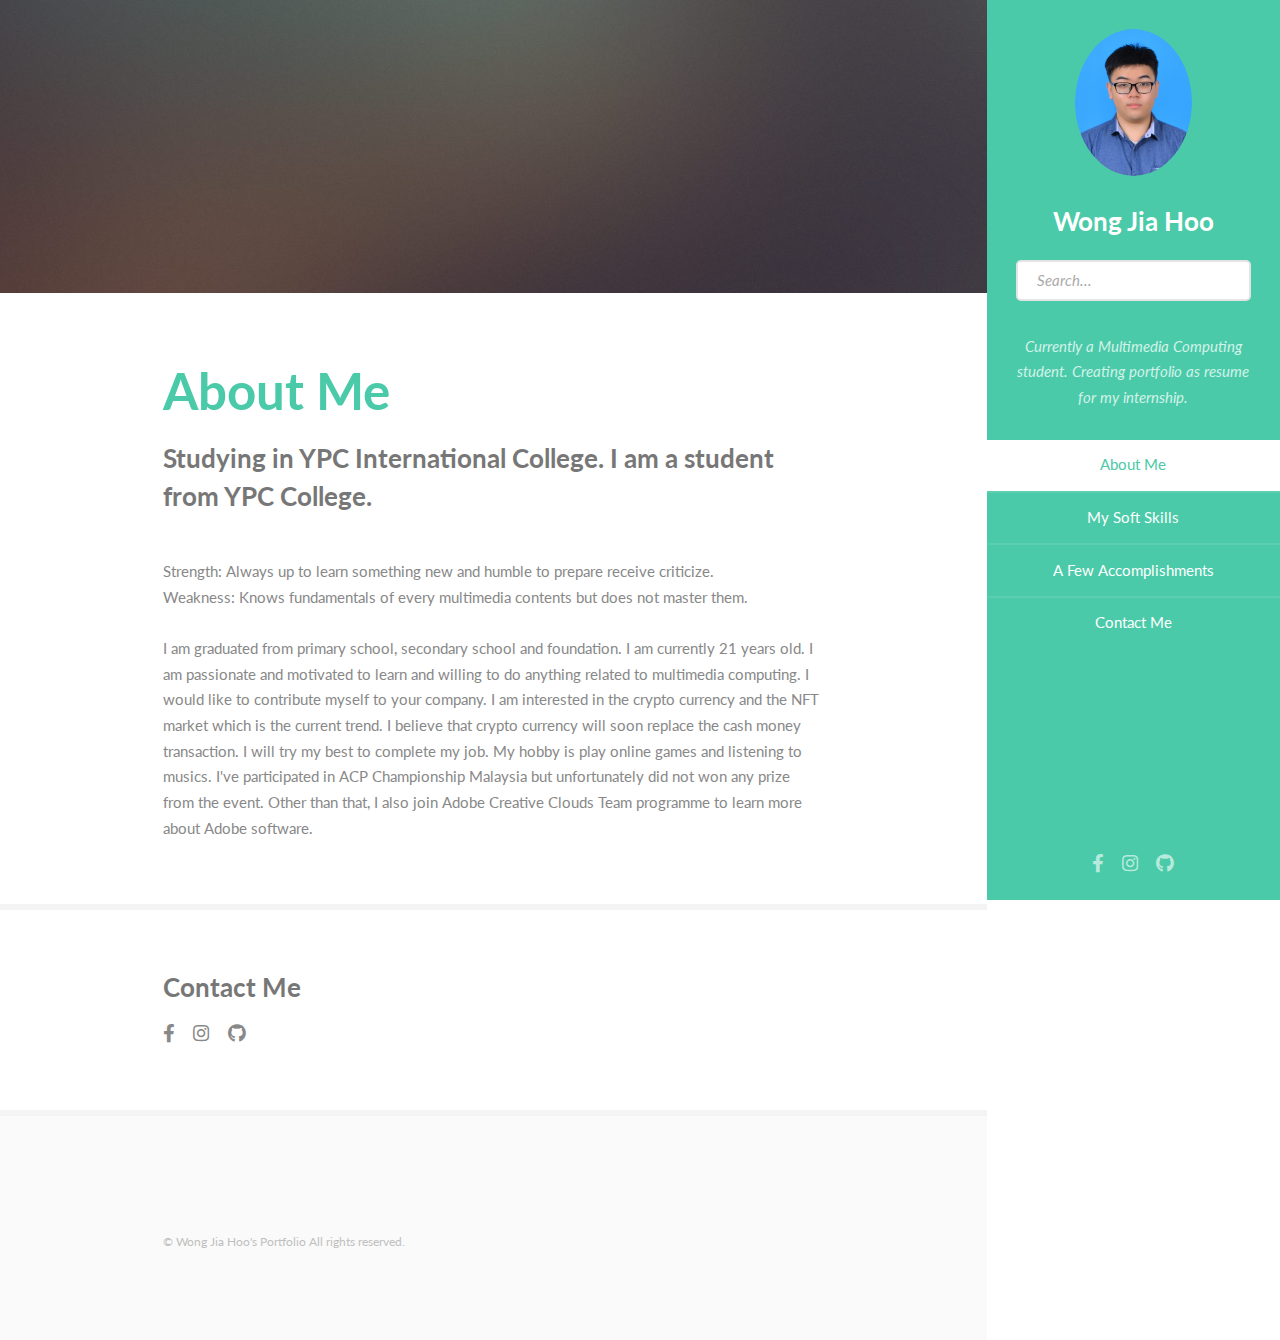
==== commit ded8b247: "Update index.html" ====
--- a/index.html
+++ b/index.html
@@ -33,7 +33,7 @@
 					<ul>
 						<li><a href="#one" class="active">About Me</a></li>
 						<li><a href="page2.html">My Soft Skills</a></li>
-						<li><a href="#three">A Few Accomplishments</a></li>
+						<li><a href="page3.html">A Few Accomplishments</a></li>
 						<li><a href="#four">Contact Me</a></li>
 					</ul>
 				</nav>
@@ -74,45 +74,6 @@
 								</div>
 							</section>
 
-						<!-- Three -->
-							<section id="three">
-								<div class="container">
-									<h3>A Few Accomplishments</h3>
-									<p>Have interest in graphic design, game development and website developer. Accomplished some own work using software that I learnt during college. 
-									The work consists of jpgs, pngs, animations, VR project and video editing. One of the work I accomplished with my groupmates is VR dog.  </p>
-									<div class="features">
-										<article>
-											<a href="#" class="image"><img src="images/Dubu Tea.png" alt="Dubu Tea" /></a>
-											<div class="inner">
-												<h4>My own design for packaging</h4>
-												<p>A hero white duck animal boba package design for cup mockup. This design was chosen as the consolation prize in Adobe Digital Edge Awards 2020 | ILLUSTRATION COMPETITIONS.</p>
-											</div>
-										</article>
-										<article>
-											<a href="#" class="image"><img src="images/work1.jpg" alt="Wolf and butterfly with glowing effect" /></a>
-											<div class="inner">
-												<h4>My first photoshop work</h4>
-												<p>A wolf with a glowing effect butterfly created using Adobe Photoshop. The idea of this final product is based on famous Disney movie which is Bolt.</p>
-											</div>
-										</article>
-										<article>
-											<a href="#" class="image"><img src="images/Work 5.jpg" alt="Tom Holland with dispersion effect" /></a>
-											<div class="inner">
-												<h4>An image produced as a hobby</h4>
-												<p>Following the trend of Avenger, Tom Holland with dispersion effect. The effect is to perform the effect in the movie where Thanos snap with Infinite Gauntlet and half of the heroes was gone.</p>
-											</div>
-										</article>
-										<article>
-											<a href="#" class="image"><img src="images/3D image1.jpg" alt="Chessboard with chesses" /></a>
-											<div class="inner">
-												<h4>My first ever 3D object</h4>
-												<p>3D chessboard created using Adobe Photoshop. This 3D chessboard was used in later for my game development which allow players to play chess as a minigame in my game.</p>
-											</div>
-										</article>
-									</div>
-								</div>
-							</section>
-
 						<!-- Four -->
 							<section id="four">
 								<div class="container">
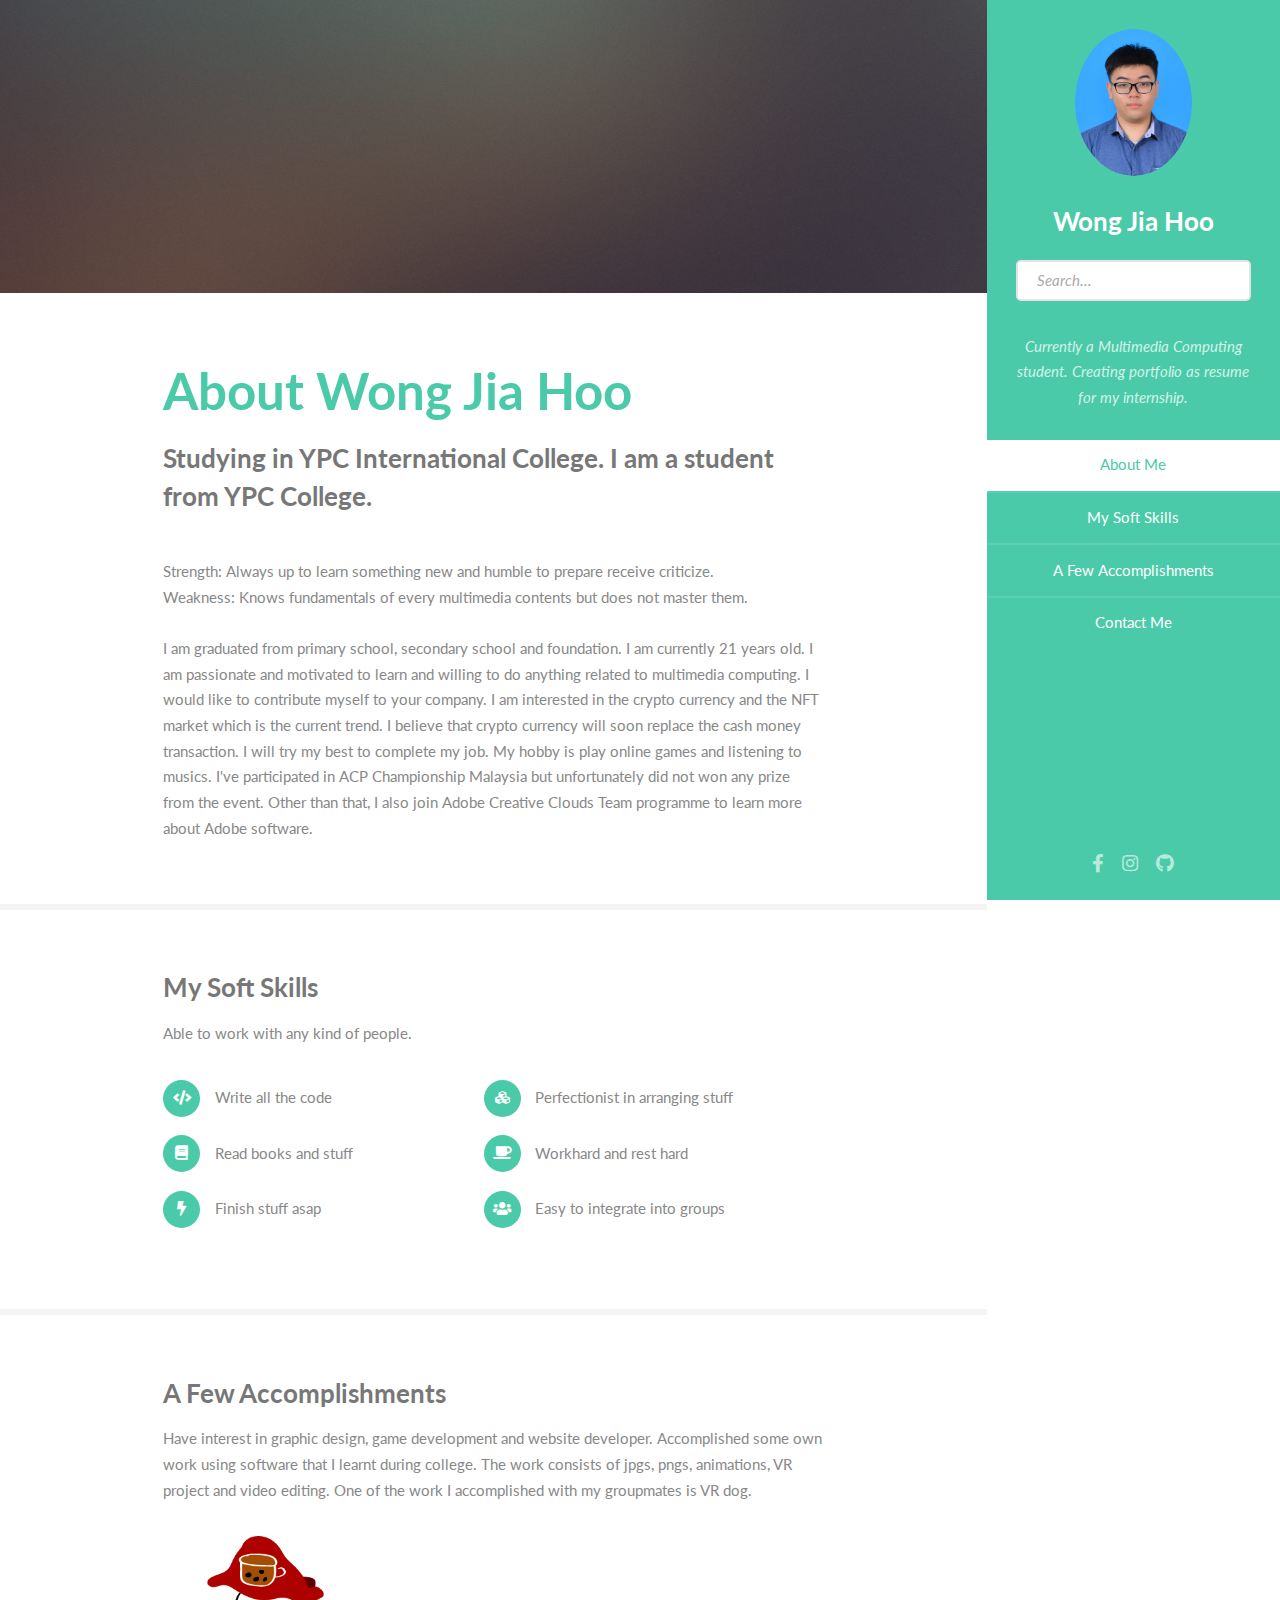
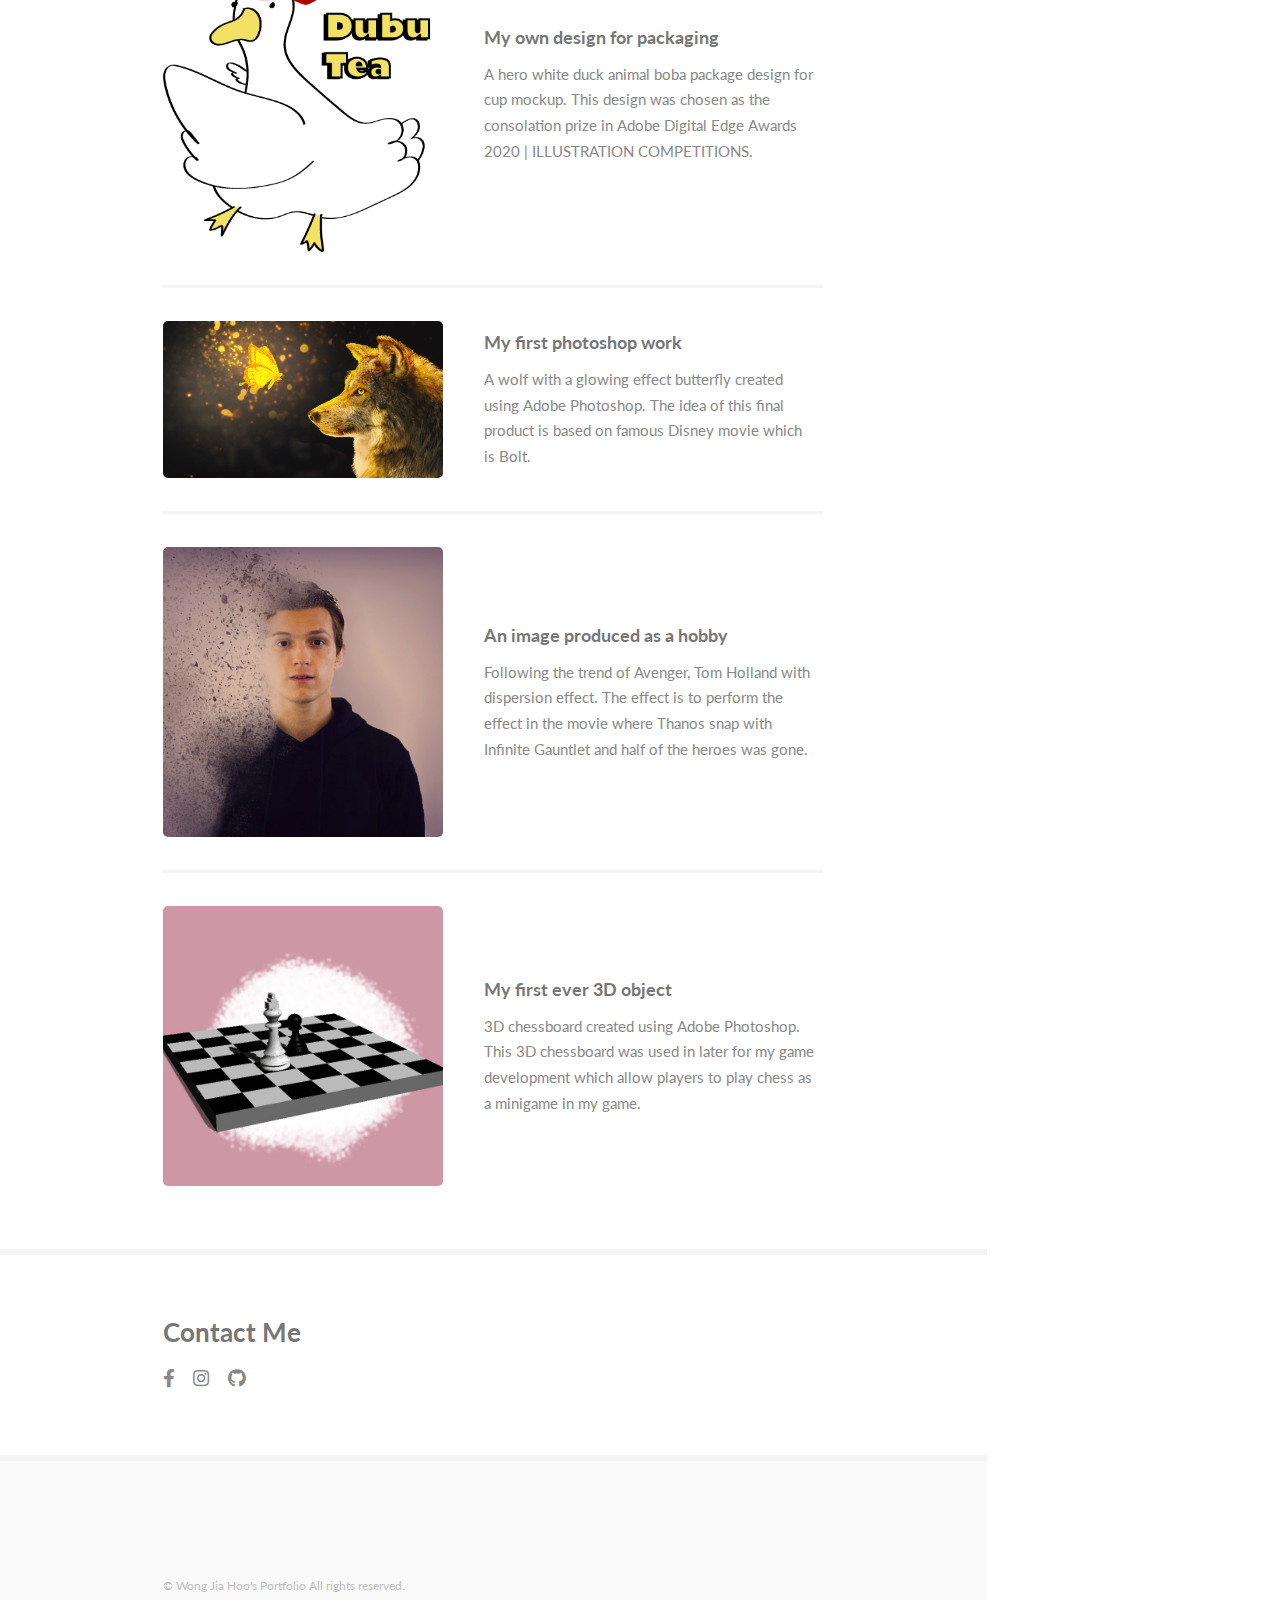
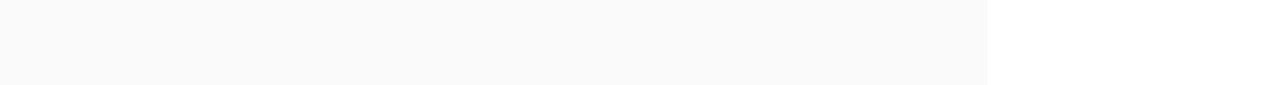
==== commit 4a1be4fc: "Update index.html" ====
--- a/index.html
+++ b/index.html
@@ -4,6 +4,9 @@
 		<title>Wong Jia Hoo's Profile</title>
 		<meta charset="utf-8" />
 		<meta name="viewport" content="width=device-width, initial-scale=1, user-scalable=no" />
+		<meta name="keywords" content="Multimedia Computing Student, YPC International College Student, hero white duck, 3D chessboard, Malaysia, website developer, 
+					       graphic design, game development, VR project, Wong Jia Hoo" />
+		<meta name="description" content="My own profile / portfolio. A fresh graduate looking for internship." />
 		<link rel="stylesheet" href="assets/css/main.css" />
 		
 		<!-- Global site tag (gtag.js) - Google Analytics -->
@@ -16,8 +19,17 @@
 		  gtag('config', 'UA-218105378-1');
 		</script>	
 		
-	</head>
-	<body class="is-preload">
+		<!-- Global site tag (gtag.js) - Google Analytics -->
+		<script async src="https://www.googletagmanager.com/gtag/js?id=G-T3HCFGFT3E"></script>
+		<script>
+		  window.dataLayer = window.dataLayer || [];
+		  function gtag(){dataLayer.push(arguments);}
+		  gtag('js', new Date());
+
+		  gtag('config', 'G-T3HCFGFT3E');
+		</script>
+			</head>
+			<body class="is-preload">
 
 		<!-- Header -->
 			<section id="header">
@@ -32,8 +44,8 @@
 				<nav id="nav">
 					<ul>
 						<li><a href="#one" class="active">About Me</a></li>
-						<li><a href="page2.html">My Soft Skills</a></li>
-						<li><a href="page3.html">A Few Accomplishments</a></li>
+						<li><a href="#two">My Soft Skills</a></li>
+						<li><a href="#three">A Few Accomplishments</a></li>
 						<li><a href="#four">Contact Me</a></li>
 					</ul>
 				</nav>
@@ -59,7 +71,7 @@
 								</div>
 								<div class="container">
 									<header class="major">
-										<h2>About Me</h2>
+										<h2>About Wong Jia Hoo</h2>
 										<p>Studying in YPC International College. I am a student from YPC College. <br />
 										</p>
 									</header>
@@ -73,6 +85,62 @@
 									Adobe software.</p>
 								</div>
 							</section>
+						
+						<!-- Two -->
+							<section id="two">
+								<div class="container">
+									<h3>My Soft Skills</h3>
+									<p>Able to work with any kind of people.</p>
+									<ul class="feature-icons">
+										<li class="icon solid fa-code">Write all the code</li>
+										<li class="icon solid fa-cubes">Perfectionist in arranging stuff</li>
+										<li class="icon solid fa-book">Read books and stuff</li>
+										<li class="icon solid fa-coffee">Workhard and rest hard</li>
+										<li class="icon solid fa-bolt">Finish stuff asap</li>
+										<li class="icon solid fa-users">Easy to integrate into groups</li>
+									</ul>
+								</div>
+							</section>
+						
+						<!-- Three -->
+							<section id="three">
+								<div class="container">
+									<h3>A Few Accomplishments</h3>
+									<p>Have interest in graphic design, game development and website developer. Accomplished some own work using software that I learnt during college. 
+									The work consists of jpgs, pngs, animations, VR project and video editing. One of the work I accomplished with my groupmates is VR dog.  </p>
+									<div class="features">
+										<article>
+											<a href="#" class="image"><img src="images/Dubu Tea.png" alt="Dubu Tea" /></a>
+											<div class="inner">
+												<h4>My own design for packaging</h4>
+												<p>A hero white duck animal boba package design for cup mockup. This design was chosen as the consolation prize in Adobe Digital Edge Awards 2020 | ILLUSTRATION COMPETITIONS.</p>
+											</div>
+										</article>
+										<article>
+											<a href="#" class="image"><img src="images/work1.jpg" alt="Wolf and butterfly with glowing effect" /></a>
+											<div class="inner">
+												<h4>My first photoshop work</h4>
+												<p>A wolf with a glowing effect butterfly created using Adobe Photoshop. The idea of this final product is based on famous Disney movie which is Bolt.</p>
+											</div>
+										</article>
+										<article>
+											<a href="#" class="image"><img src="images/Work 5.jpg" alt="Tom Holland with dispersion effect" /></a>
+											<div class="inner">
+												<h4>An image produced as a hobby</h4>
+												<p>Following the trend of Avenger, Tom Holland with dispersion effect. The effect is to perform the effect in the movie where Thanos snap with Infinite Gauntlet and half of the heroes was gone.</p>
+											</div>
+										</article>
+										<article>
+											<a href="#" class="image"><img src="images/3D image1.jpg" alt="Chessboard with chesses" /></a>
+											<div class="inner">
+												<h4>My first ever 3D object</h4>
+												<p>3D chessboard created using Adobe Photoshop. This 3D chessboard was used in later for my game development which allow players to play chess as a minigame in my game.</p>
+											</div>
+										</article>
+									</div>
+								</div>
+							</section>
+
 
 						<!-- Four -->
 							<section id="four">
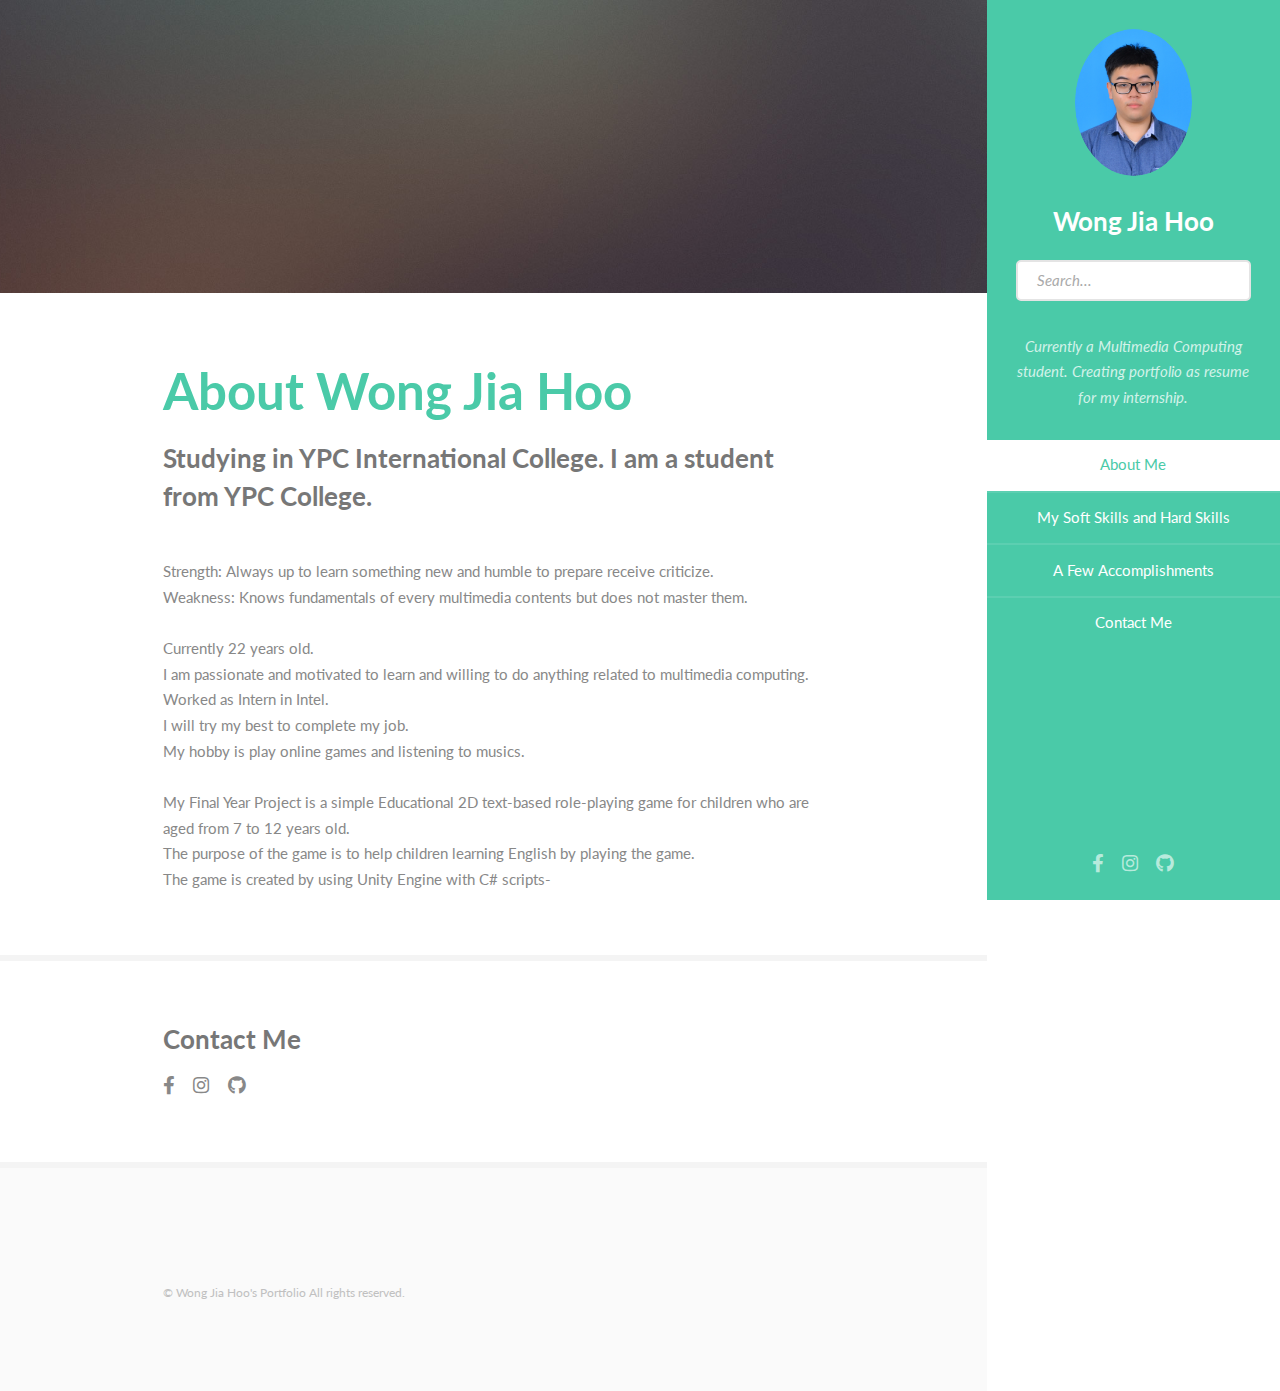
==== commit f237c9a8: "Update index.html" ====
--- a/index.html
+++ b/index.html
@@ -5,7 +5,7 @@
 		<meta charset="utf-8" />
 		<meta name="viewport" content="width=device-width, initial-scale=1, user-scalable=no" />
 		<meta name="keywords" content="Multimedia Computing Student, YPC International College Student, hero white duck, 3D chessboard, Malaysia, website developer, 
-					       graphic design, game development, VR project, Wong Jia Hoo" />
+					       graphic design, game development, Soft Skills and Hard Skills, Wong Jia Hoo" />
 		<meta name="description" content="My own profile / portfolio. A fresh graduate looking for internship." />
 		<link rel="stylesheet" href="assets/css/main.css" />
 		
@@ -44,8 +44,8 @@
 				<nav id="nav">
 					<ul>
 						<li><a href="#one" class="active">About Me</a></li>
-						<li><a href="#two">My Soft Skills</a></li>
-						<li><a href="#three">A Few Accomplishments</a></li>
+						<li><a href="page2.html">My Soft Skills and Hard Skills</a></li>
+						<li><a href="page3.html">A Few Accomplishments</a></li>
 						<li><a href="#four">Contact Me</a></li>
 					</ul>
 				</nav>
@@ -77,71 +77,18 @@
 									</header>
 									<p>Strength: Always up to learn something new and humble to prepare receive criticize.<br />
 									Weakness: Knows fundamentals of every multimedia contents but does not master them. <br /> <br />
-									I am graduated from primary school, secondary school and foundation. I am currently 21 years old. I am passionate and motivated to learn and 
-									willing to do anything related to multimedia computing. I would like to contribute myself to your company. I am interested in the crypto currency
-									and the NFT market which is the current trend. I believe that crypto currency will soon replace the cash money transaction.
-									I will try my best to complete my job. My hobby is play online games and listening to musics. I've participated in ACP Championship Malaysia 
-									but unfortunately did not won any prize from the event. Other than that, I also join Adobe Creative Clouds Team programme to learn more about
-									Adobe software.</p>
+									Currently 22 years old. <br/>
+									I am passionate and motivated to learn and willing to do anything related to multimedia computing. <br/>
+									Worked as Intern in Intel. <br/>
+									I will try my best to complete my job. <br/> 
+									My hobby is play online games and listening to musics. <br/> <br/>
+									My Final Year Project is a simple Educational 2D text-based role-playing game for children who are aged from
+									7 to 12 years old. <br/> 
+									The purpose of the game is to help children learning English by playing the game. <br/> 
+									The game is created by using Unity Engine with C# scripts-</p>
 								</div>
 							</section>
 						
-						<!-- Two -->
-							<section id="two">
-								<div class="container">
-									<h3>My Soft Skills</h3>
-									<p>Able to work with any kind of people.</p>
-									<ul class="feature-icons">
-										<li class="icon solid fa-code">Write all the code</li>
-										<li class="icon solid fa-cubes">Perfectionist in arranging stuff</li>
-										<li class="icon solid fa-book">Read books and stuff</li>
-										<li class="icon solid fa-coffee">Workhard and rest hard</li>
-										<li class="icon solid fa-bolt">Finish stuff asap</li>
-										<li class="icon solid fa-users">Easy to integrate into groups</li>
-									</ul>
-								</div>
-							</section>
-						
-						<!-- Three -->
-							<section id="three">
-								<div class="container">
-									<h3>A Few Accomplishments</h3>
-									<p>Have interest in graphic design, game development and website developer. Accomplished some own work using software that I learnt during college. 
-									The work consists of jpgs, pngs, animations, VR project and video editing. One of the work I accomplished with my groupmates is VR dog.  </p>
-									<div class="features">
-										<article>
-											<a href="#" class="image"><img src="images/Dubu Tea.png" alt="Dubu Tea" /></a>
-											<div class="inner">
-												<h4>My own design for packaging</h4>
-												<p>A hero white duck animal boba package design for cup mockup. This design was chosen as the consolation prize in Adobe Digital Edge Awards 2020 | ILLUSTRATION COMPETITIONS.</p>
-											</div>
-										</article>
-										<article>
-											<a href="#" class="image"><img src="images/work1.jpg" alt="Wolf and butterfly with glowing effect" /></a>
-											<div class="inner">
-												<h4>My first photoshop work</h4>
-												<p>A wolf with a glowing effect butterfly created using Adobe Photoshop. The idea of this final product is based on famous Disney movie which is Bolt.</p>
-											</div>
-										</article>
-										<article>
-											<a href="#" class="image"><img src="images/Work 5.jpg" alt="Tom Holland with dispersion effect" /></a>
-											<div class="inner">
-												<h4>An image produced as a hobby</h4>
-												<p>Following the trend of Avenger, Tom Holland with dispersion effect. The effect is to perform the effect in the movie where Thanos snap with Infinite Gauntlet and half of the heroes was gone.</p>
-											</div>
-										</article>
-										<article>
-											<a href="#" class="image"><img src="images/3D image1.jpg" alt="Chessboard with chesses" /></a>
-											<div class="inner">
-												<h4>My first ever 3D object</h4>
-												<p>3D chessboard created using Adobe Photoshop. This 3D chessboard was used in later for my game development which allow players to play chess as a minigame in my game.</p>
-											</div>
-										</article>
-									</div>
-								</div>
-							</section>
-
-
 						<!-- Four -->
 							<section id="four">
 								<div class="container">
--- a/assets/css/main.css
+++ b/assets/css/main.css
@@ -29,30 +29,106 @@
 footer, header, hgroup, menu, nav, section {
 	display: block;}
 
-    .search input[type=text]{
-        width:300px;
-        height:25px;
-        border-radius:25px;
-        border: none;
-    }
-          
-    .search{
-        float:right;
-        margin:7px;
-    }
-          
-    .search button{
-        background-color: #0074D9;
-        color: #f2f2f2;
-        float: right;
-        padding: 5px 10px;
-        margin-right: 16px;
-        font-size: 12px;
-        border: none;
-        cursor: pointer;
-    } 
 body {
 	line-height: 1;
+}
+
+#zoom {
+  padding: 50px;
+  transition: transform .2s;
+  width: 200px;
+  height: 200px;
+  margin: 0 auto;
+}
+
+#zoom:hover {
+  transform: scale(1.5); 
+}
+
+#myImg {
+  border-radius: 5px;
+  cursor: pointer;
+  transition: 0.3s;
+}
+
+#myImg:hover {opacity: 0.7;}
+
+/* The Modal (background) */
+.modal {
+  display: none; /* Hidden by default */
+  position: fixed; /* Stay in place */
+  z-index: 1; /* Sit on top */
+  padding-top: 100px; /* Location of the box */
+  left: 0;
+  top: 0;
+  width: 100%; /* Full width */
+  height: 100%; /* Full height */
+  overflow: auto; /* Enable scroll if needed */
+  background-color: rgb(0,0,0); /* Fallback color */
+  background-color: rgba(0,0,0,0.9); /* Black w/ opacity */
+}
+
+/* Modal Content (image) */
+.modal-content {
+  margin: auto;
+  display: block;
+  width: 80%;
+  max-width: 700px;
+}
+
+/* Caption of Modal Image */
+#caption {
+  margin: auto;
+  display: block;
+  width: 80%;
+  max-width: 700px;
+  text-align: center;
+  color: #ccc;
+  padding: 10px 0;
+  height: 150px;
+}
+
+/* Add Animation */
+.modal-content, #caption {  
+  -webkit-animation-name: zoom;
+  -webkit-animation-duration: 0.6s;
+  animation-name: zoom;
+  animation-duration: 0.6s;
+}
+
+@-webkit-keyframes zoom {
+  from {-webkit-transform:scale(0)} 
+  to {-webkit-transform:scale(1)}
+}
+
+@keyframes zoom {
+  from {transform:scale(0)} 
+  to {transform:scale(1)}
+}
+
+/* The Close Button */
+.close {
+  position: absolute;
+  top: 15px;
+  right: 35px;
+  color: #f1f1f1;
+  font-size: 40px;
+  font-weight: bold;
+  transition: 0.3s;
+}
+
+.close:hover,
+.close:focus {
+  color: #bbb;
+  text-decoration: none;
+  cursor: pointer;
+}
+
+/* 100% Image Width on Smaller Screens */
+@media only screen and (max-width: 700px){
+  .modal-content {
+    width: 100%;
+  }
 }
 
 ol, ul {
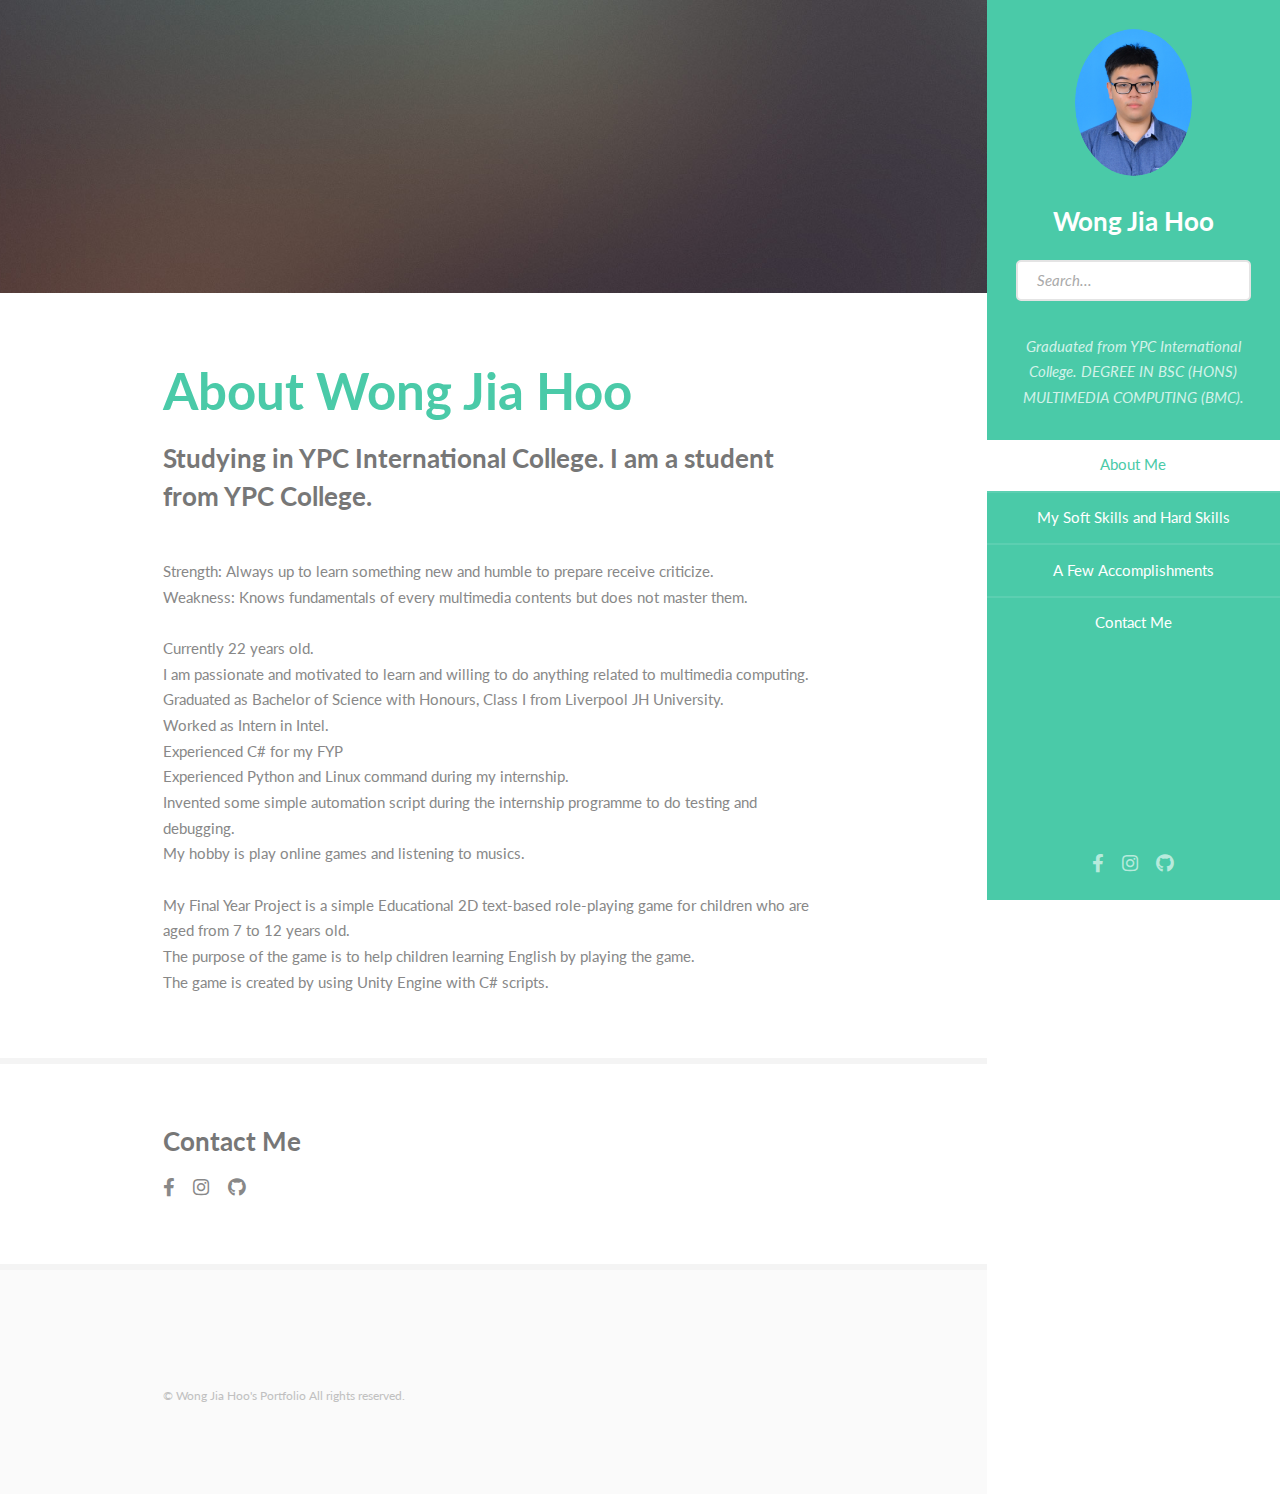
==== commit cf8caadd: "Update index.html" ====
--- a/index.html
+++ b/index.html
@@ -38,8 +38,8 @@
 					<h1 id="logo"><a href="#one">Wong Jia Hoo</a></h1>
 					<br />
 					<form action="#"><input type="text" placeholder=" Search..." name="search"></form>
-					<p>Currently a Multimedia Computing student.
-					Creating portfolio as resume for my internship.</p>
+					<p>Graduated from YPC International College.
+					DEGREE IN BSC (HONS) MULTIMEDIA COMPUTING (BMC).</p>
 				</header>
 				<nav id="nav">
 					<ul>
@@ -79,13 +79,16 @@
 									Weakness: Knows fundamentals of every multimedia contents but does not master them. <br /> <br />
 									Currently 22 years old. <br/>
 									I am passionate and motivated to learn and willing to do anything related to multimedia computing. <br/>
+									Graduated as Bachelor of Science with Honours, Class I from Liverpool JH University.</br>
 									Worked as Intern in Intel. <br/>
-									I will try my best to complete my job. <br/> 
+									Experienced C# for my FYP <br/>
+									Experienced Python and Linux command during my internship. <br/>
+									Invented some simple automation script during the internship programme to do testing and debugging. <br/>
 									My hobby is play online games and listening to musics. <br/> <br/>
 									My Final Year Project is a simple Educational 2D text-based role-playing game for children who are aged from
 									7 to 12 years old. <br/> 
 									The purpose of the game is to help children learning English by playing the game. <br/> 
-									The game is created by using Unity Engine with C# scripts-</p>
+									The game is created by using Unity Engine with C# scripts.</p>
 								</div>
 							</section>
 						
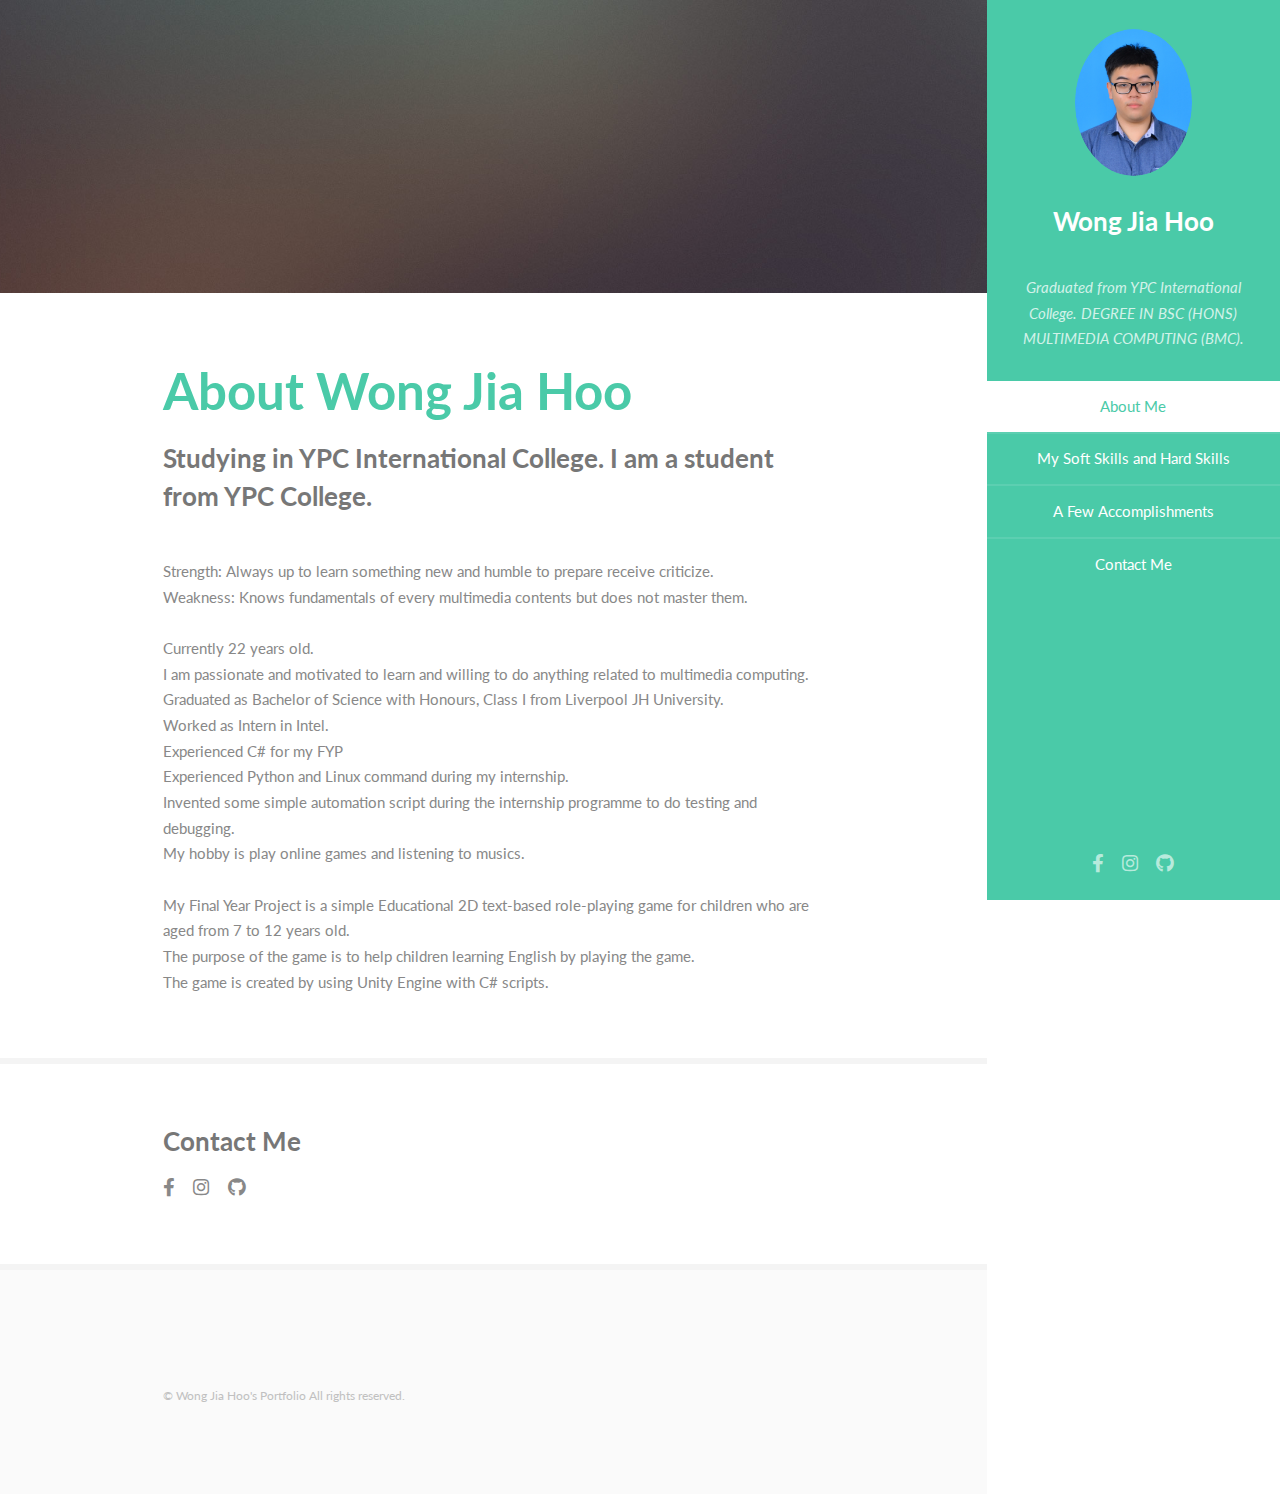
==== commit 7a5e71c4: "Update index.html" ====
--- a/index.html
+++ b/index.html
@@ -37,7 +37,7 @@
 					<span class="image avatar"><img src="images/ProfPic.JPG" alt="Wong Jia Hoo's Profile Picture" /></span>
 					<h1 id="logo"><a href="#one">Wong Jia Hoo</a></h1>
 					<br />
-					<form action="#"><input type="text" placeholder=" Search..." name="search"></form>
+					
 					<p>Graduated from YPC International College.
 					DEGREE IN BSC (HONS) MULTIMEDIA COMPUTING (BMC).</p>
 				</header>
